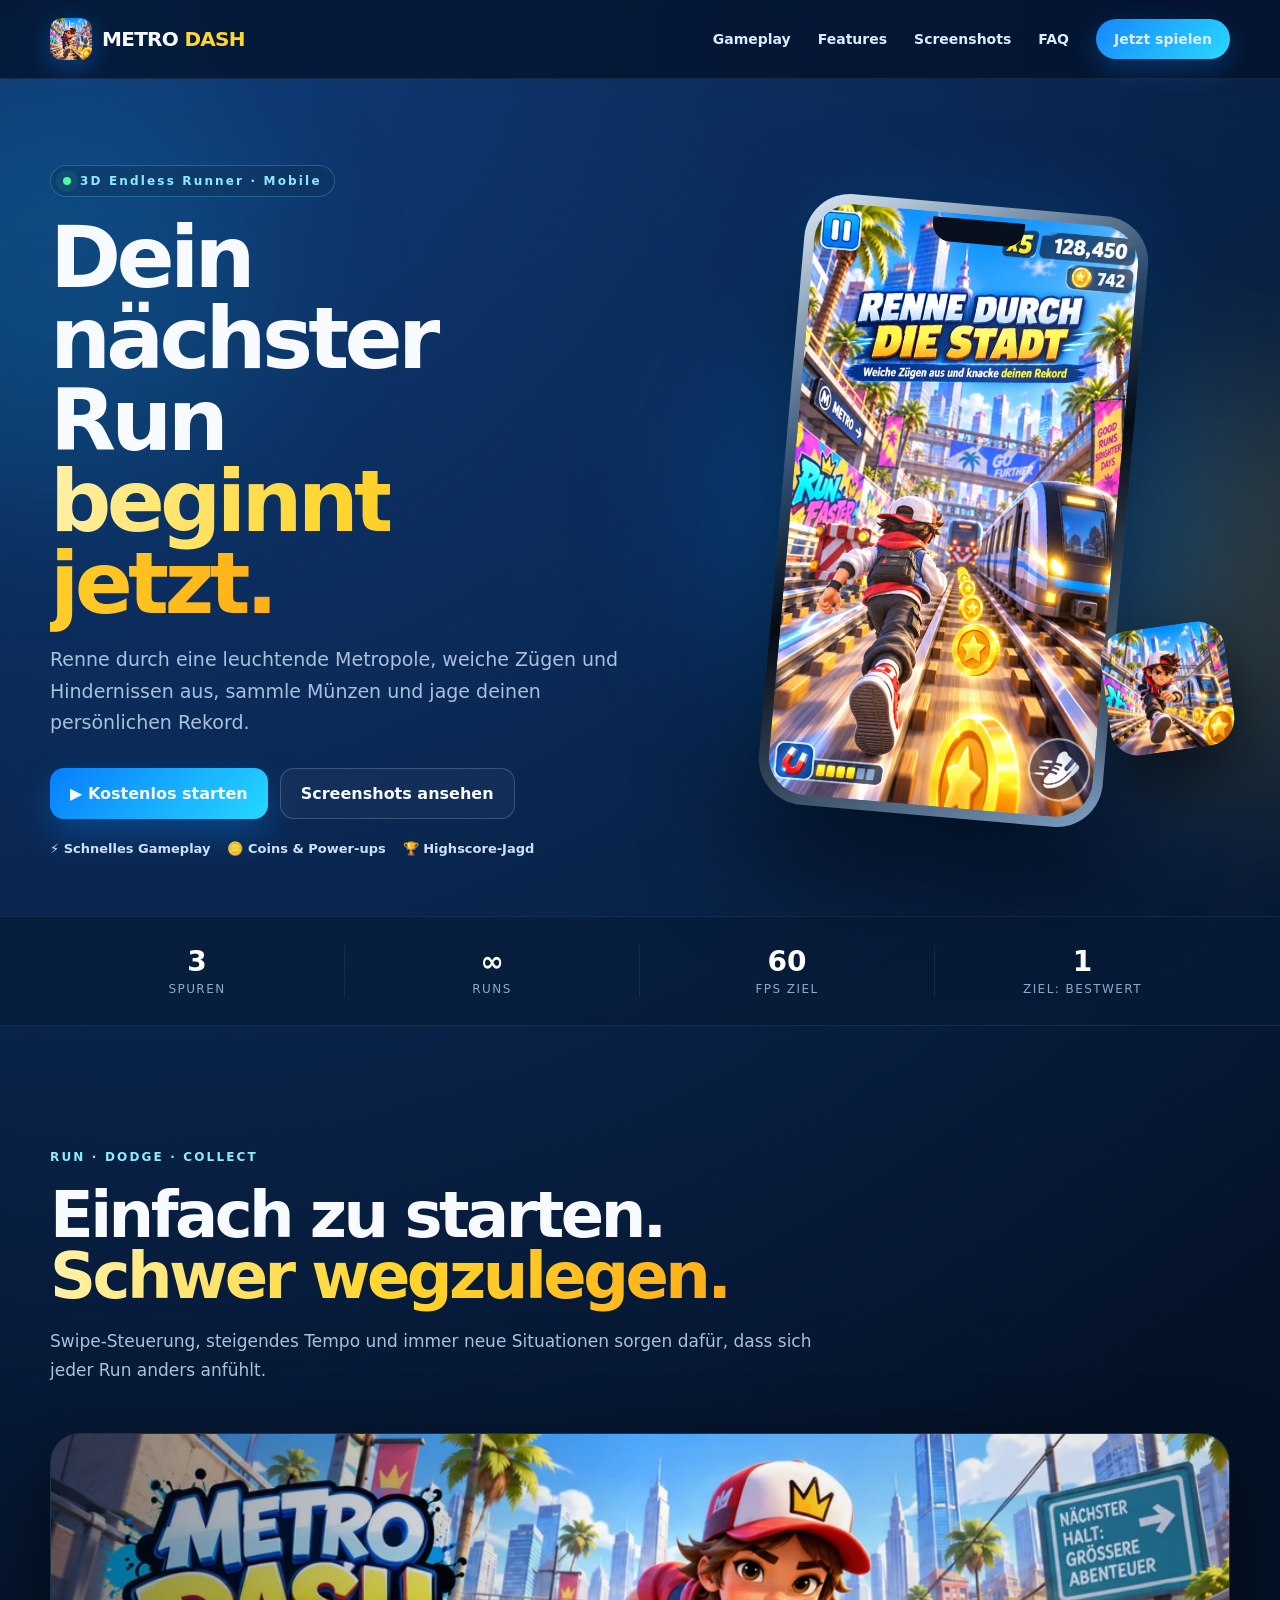
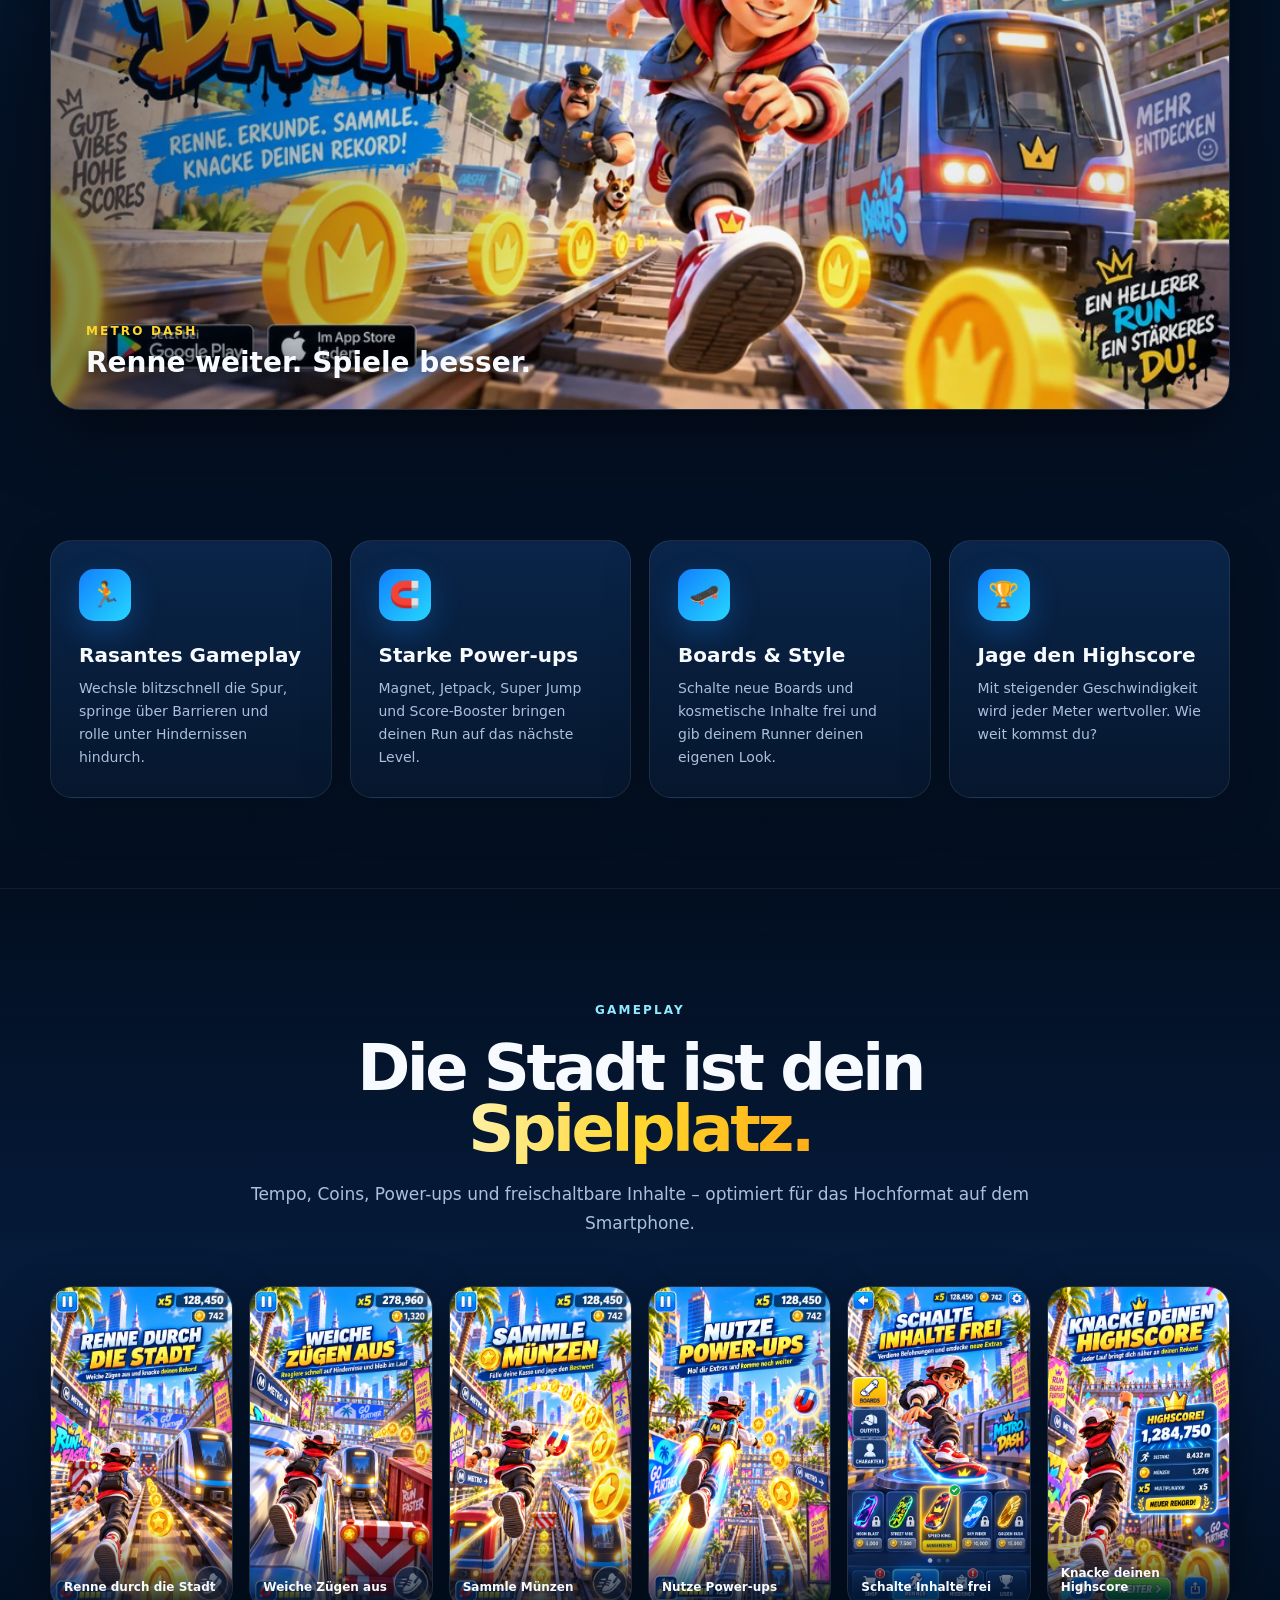
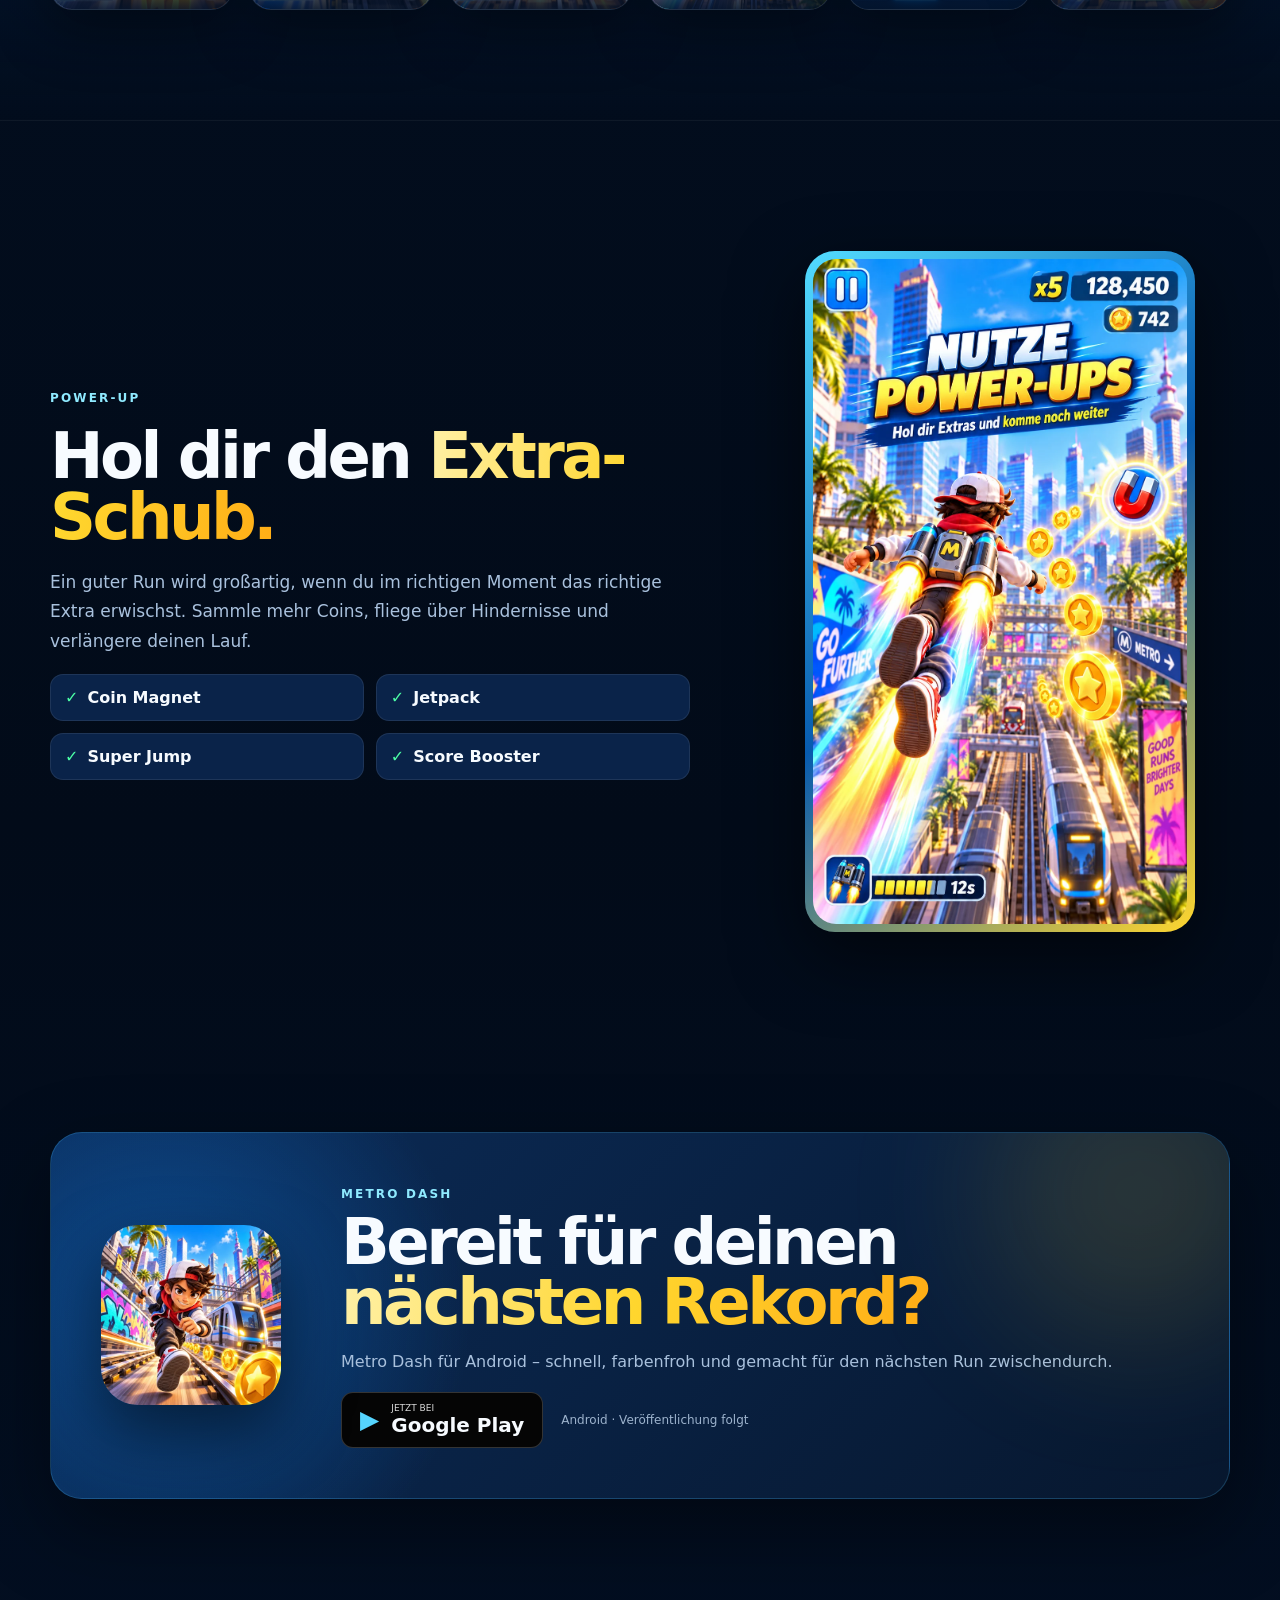
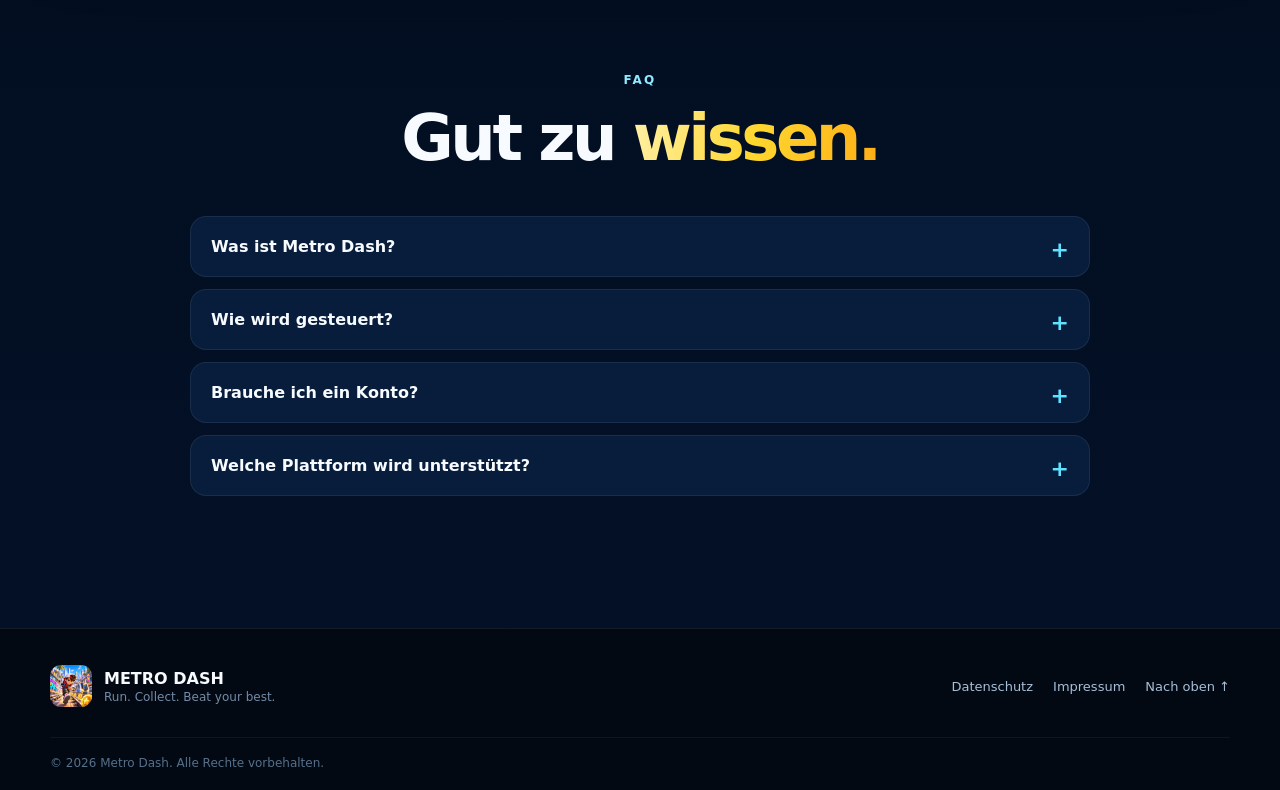
==== index.html @ 0c674ce1 "Add Metro Dash premium landing page" ====
<!doctype html>
<html lang="de">
<head>
  <meta charset="utf-8">
  <meta name="viewport" content="width=device-width, initial-scale=1">
  <meta name="theme-color" content="#071b3a">
  <meta name="description" content="Metro Dash – rasanter 3D-Endless-Runner. Weiche Zügen aus, sammle Münzen, nutze Power-ups und knacke deinen Highscore.">
  <meta property="og:title" content="Metro Dash – Run. Collect. Beat your best.">
  <meta property="og:description" content="Renne durch die Stadt, sammle Münzen und knacke deinen Highscore.">
  <meta property="og:image" content="assets/hero.webp">
  <meta property="og:type" content="website">
  <title>Metro Dash – Endless Runner</title>
  <link rel="icon" href="assets/favicon.png" type="image/png">
  <link rel="stylesheet" href="styles.css">
</head>
<body>
  <div class="ambient ambient-a"></div>
  <div class="ambient ambient-b"></div>

  <header class="nav-wrap" id="top">
    <nav class="nav container" aria-label="Hauptnavigation">
      <a class="brand" href="#top" aria-label="Metro Dash Startseite">
        <img src="assets/favicon.png" alt="" width="42" height="42">
        <span>METRO <b>DASH</b></span>
      </a>
      <button class="nav-toggle" aria-label="Menü öffnen" aria-expanded="false">☰</button>
      <div class="nav-links">
        <a href="#gameplay">Gameplay</a>
        <a href="#features">Features</a>
        <a href="#screenshots">Screenshots</a>
        <a href="#faq">FAQ</a>
        <a class="nav-cta" href="#download">Jetzt spielen</a>
      </div>
    </nav>
  </header>

  <main>
    <section class="hero container">
      <div class="hero-copy reveal">
        <div class="eyebrow"><span class="pulse"></span> 3D Endless Runner · Mobile</div>
        <h1>Dein nächster Run<br><span>beginnt jetzt.</span></h1>
        <p>Renne durch eine leuchtende Metropole, weiche Zügen und Hindernissen aus, sammle Münzen und jage deinen persönlichen Rekord.</p>
        <div class="hero-actions">
          <a class="btn btn-primary" href="#download">▶ Kostenlos starten</a>
          <a class="btn btn-ghost" href="#screenshots">Screenshots ansehen</a>
        </div>
        <div class="hero-points" aria-label="Highlights">
          <span>⚡ Schnelles Gameplay</span>
          <span>🪙 Coins & Power-ups</span>
          <span>🏆 Highscore-Jagd</span>
        </div>
      </div>

      <div class="hero-visual reveal delay-1">
        <div class="phone-glow"></div>
        <div class="phone">
          <img src="assets/screenshots/shot-run.webp" alt="Metro Dash Gameplay auf dem Smartphone">
          <span class="phone-shine"></span>
        </div>
        <img class="floating-icon" src="assets/app-icon.webp" alt="Metro Dash App Icon">
      </div>
    </section>

    <section class="trust-strip">
      <div class="container trust-grid">
        <div><strong>3</strong><span>Spuren</span></div>
        <div><strong>∞</strong><span>Runs</span></div>
        <div><strong>60</strong><span>FPS Ziel</span></div>
        <div><strong>1</strong><span>Ziel: Bestwert</span></div>
      </div>
    </section>

    <section class="showcase container reveal" id="gameplay">
      <div class="section-head">
        <span class="kicker">RUN · DODGE · COLLECT</span>
        <h2>Einfach zu starten.<br><span>Schwer wegzulegen.</span></h2>
        <p>Swipe-Steuerung, steigendes Tempo und immer neue Situationen sorgen dafür, dass sich jeder Run anders anfühlt.</p>
      </div>
      <div class="wide-card">
        <img src="assets/hero.webp" alt="Metro Dash – Rennen durch die Stadt">
        <div class="wide-overlay">
          <span>METRO DASH</span>
          <h3>Renne weiter. Spiele besser.</h3>
        </div>
      </div>
    </section>

    <section class="features container" id="features">
      <article class="feature-card reveal">
        <div class="feature-icon">🏃</div>
        <h3>Rasantes Gameplay</h3>
        <p>Wechsle blitzschnell die Spur, springe über Barrieren und rolle unter Hindernissen hindurch.</p>
      </article>
      <article class="feature-card reveal delay-1">
        <div class="feature-icon">🧲</div>
        <h3>Starke Power-ups</h3>
        <p>Magnet, Jetpack, Super Jump und Score-Booster bringen deinen Run auf das nächste Level.</p>
      </article>
      <article class="feature-card reveal delay-2">
        <div class="feature-icon">🛹</div>
        <h3>Boards & Style</h3>
        <p>Schalte neue Boards und kosmetische Inhalte frei und gib deinem Runner deinen eigenen Look.</p>
      </article>
      <article class="feature-card reveal">
        <div class="feature-icon">🏆</div>
        <h3>Jage den Highscore</h3>
        <p>Mit steigender Geschwindigkeit wird jeder Meter wertvoller. Wie weit kommst du?</p>
      </article>
    </section>

    <section class="screens-section" id="screenshots">
      <div class="container">
        <div class="section-head centered reveal">
          <span class="kicker">GAMEPLAY</span>
          <h2>Die Stadt ist dein <span>Spielplatz.</span></h2>
          <p>Tempo, Coins, Power-ups und freischaltbare Inhalte – optimiert für das Hochformat auf dem Smartphone.</p>
        </div>
        <div class="shots">
          <figure class="shot reveal"><img src="assets/screenshots/shot-run.webp" alt="Renne durch die Stadt" loading="lazy"><figcaption>Renne durch die Stadt</figcaption></figure>
          <figure class="shot reveal delay-1"><img src="assets/screenshots/shot-dodge.webp" alt="Weiche Zügen aus" loading="lazy"><figcaption>Weiche Zügen aus</figcaption></figure>
          <figure class="shot reveal delay-2"><img src="assets/screenshots/shot-coins.webp" alt="Sammle Münzen" loading="lazy"><figcaption>Sammle Münzen</figcaption></figure>
          <figure class="shot reveal"><img src="assets/screenshots/shot-power.webp" alt="Nutze Power-ups" loading="lazy"><figcaption>Nutze Power-ups</figcaption></figure>
          <figure class="shot reveal delay-1"><img src="assets/screenshots/shot-boards.webp" alt="Schalte Inhalte frei" loading="lazy"><figcaption>Schalte Inhalte frei</figcaption></figure>
          <figure class="shot reveal delay-2"><img src="assets/screenshots/shot-score.webp" alt="Knacke deinen Highscore" loading="lazy"><figcaption>Knacke deinen Highscore</figcaption></figure>
        </div>
      </div>
    </section>

    <section class="power-section container reveal">
      <div class="power-copy">
        <span class="kicker">POWER-UP</span>
        <h2>Hol dir den <span>Extra-Schub.</span></h2>
        <p>Ein guter Run wird großartig, wenn du im richtigen Moment das richtige Extra erwischst. Sammle mehr Coins, fliege über Hindernisse und verlängere deinen Lauf.</p>
        <ul class="check-list">
          <li>Coin Magnet</li>
          <li>Jetpack</li>
          <li>Super Jump</li>
          <li>Score Booster</li>
        </ul>
      </div>
      <div class="power-image"><img src="assets/screenshots/shot-power.webp" alt="Jetpack Power-up in Metro Dash" loading="lazy"></div>
    </section>

    <section class="download container" id="download">
      <div class="download-card reveal">
        <img class="download-icon" src="assets/app-icon.webp" alt="Metro Dash App Icon">
        <div>
          <span class="kicker">METRO DASH</span>
          <h2>Bereit für deinen <span>nächsten Rekord?</span></h2>
          <p>Metro Dash für Android – schnell, farbenfroh und gemacht für den nächsten Run zwischendurch.</p>
          <div class="store-row">
            <a class="store-btn" href="#" aria-label="Google Play Link eintragen"><span>▶</span><span><small>JETZT BEI</small><strong>Google Play</strong></span></a>
            <span class="coming">Android · Veröffentlichung folgt</span>
          </div>
        </div>
      </div>
    </section>

    <section class="faq container" id="faq">
      <div class="section-head centered reveal">
        <span class="kicker">FAQ</span>
        <h2>Gut zu <span>wissen.</span></h2>
      </div>
      <div class="faq-list">
        <details><summary>Was ist Metro Dash?</summary><p>Metro Dash ist ein schneller 3D-Endless-Runner für Smartphones. Du weichst Hindernissen aus, sammelst Coins und versuchst, deinen persönlichen Highscore immer weiter zu verbessern.</p></details>
        <details><summary>Wie wird gesteuert?</summary><p>Mit einfachen Wischgesten: links und rechts zum Spurwechsel, nach oben zum Springen und nach unten zum Rollen.</p></details>
        <details><summary>Brauche ich ein Konto?</summary><p>Für die geplante Basisversion ist kein Benutzerkonto erforderlich. Spielfortschritt kann lokal auf dem Gerät gespeichert werden.</p></details>
        <details><summary>Welche Plattform wird unterstützt?</summary><p>Metro Dash ist primär für Android geplant. Eine spätere iOS-Version ist möglich.</p></details>
      </div>
    </section>
  </main>

  <footer>
    <div class="container footer-grid">
      <div class="footer-brand">
        <img src="assets/favicon.png" alt="" width="42" height="42">
        <div><strong>METRO DASH</strong><span>Run. Collect. Beat your best.</span></div>
      </div>
      <div class="footer-links">
        <a href="datenschutz.html">Datenschutz</a>
        <a href="impressum.html">Impressum</a>
        <a href="#top">Nach oben ↑</a>
      </div>
    </div>
    <div class="container footer-bottom">© <span id="year"></span> Metro Dash. Alle Rechte vorbehalten.</div>
  </footer>

  <script src="script.js"></script>
</body>
</html>
---- styles.css ----
:root{
  --bg:#041228;--bg2:#071b3a;--panel:#0a2349cc;--line:#2b75c955;--text:#f7fbff;--muted:#a9c1dd;
  --cyan:#29d9ff;--blue:#1687ff;--yellow:#ffd62e;--orange:#ff9f1a;--shadow:0 24px 70px #0008;
  --radius:26px;--max:1180px;
}
*{box-sizing:border-box}html{scroll-behavior:smooth}body{margin:0;font-family:Inter,ui-sans-serif,system-ui,-apple-system,"Segoe UI",Roboto,Arial,sans-serif;color:var(--text);background:radial-gradient(circle at 10% 0%,#103b78 0,transparent 30%),linear-gradient(180deg,#05162f 0%,#020b19 72%,#031128 100%);overflow-x:hidden}
a{color:inherit;text-decoration:none}img{display:block;max-width:100%}.container{width:min(var(--max),calc(100% - 40px));margin-inline:auto}.ambient{position:fixed;width:420px;height:420px;filter:blur(90px);opacity:.14;border-radius:50%;pointer-events:none;z-index:-1}.ambient-a{background:#16c9ff;top:8%;left:-160px}.ambient-b{background:#ffcf27;bottom:12%;right:-190px}
.nav-wrap{position:sticky;top:0;z-index:50;background:#031128bf;backdrop-filter:blur(18px);border-bottom:1px solid #ffffff12}.nav{height:78px;display:flex;align-items:center;justify-content:space-between}.brand{display:flex;gap:10px;align-items:center;font-weight:900;letter-spacing:-.7px;font-size:20px}.brand img{border-radius:12px;box-shadow:0 7px 25px #1687ff55}.brand b{color:var(--yellow)}.nav-links{display:flex;gap:27px;align-items:center;color:#dcecff;font-weight:700;font-size:14px}.nav-links a:hover{color:white}.nav-cta{padding:12px 18px;border-radius:999px;background:linear-gradient(135deg,var(--blue),var(--cyan));box-shadow:0 10px 28px #1687ff45}.nav-toggle{display:none;background:none;border:0;color:#fff;font-size:26px}
.hero{min-height:760px;padding:86px 0 60px;display:grid;grid-template-columns:1.02fr .98fr;gap:50px;align-items:center}.eyebrow,.kicker{font-size:12px;letter-spacing:.18em;font-weight:900;color:#8feaff}.eyebrow{display:inline-flex;align-items:center;gap:9px;padding:8px 12px;border:1px solid #55dff644;border-radius:999px;background:#0d325866}.pulse{width:8px;height:8px;border-radius:50%;background:#49ff9f;box-shadow:0 0 0 7px #49ff9f14}.hero h1,.section-head h2,.download h2,.power-copy h2{font-size:clamp(48px,6.7vw,86px);line-height:.95;letter-spacing:-.055em;margin:20px 0}.hero h1 span,.section-head h2 span,.download h2 span,.power-copy h2 span{background:linear-gradient(100deg,#fff1a8,var(--yellow),#ffad16);-webkit-background-clip:text;background-clip:text;color:transparent}.hero p{font-size:19px;line-height:1.65;color:var(--muted);max-width:620px}.hero-actions{display:flex;gap:12px;margin:30px 0 22px;flex-wrap:wrap}.btn{display:inline-flex;align-items:center;justify-content:center;padding:15px 20px;border-radius:14px;font-weight:900}.btn-primary{background:linear-gradient(135deg,#087dff,#25d8ff);box-shadow:0 15px 35px #0788ff50}.btn-primary:hover{transform:translateY(-2px)}.btn-ghost{border:1px solid #ffffff2f;background:#ffffff09}.hero-points{display:flex;gap:17px;flex-wrap:wrap;color:#cde2f7;font-size:13px;font-weight:700}.hero-visual{position:relative;height:650px;display:grid;place-items:center}.phone{position:relative;width:min(345px,78vw);aspect-ratio:9/16;border-radius:46px;padding:10px;background:linear-gradient(145deg,#dbe9f5,#2a486a 35%,#050b13 52%,#7ea0c5);box-shadow:0 50px 110px #000a,0 0 90px #1687ff33;transform:rotate(5deg);z-index:2}.phone:before{content:"";position:absolute;z-index:4;top:15px;left:50%;transform:translateX(-50%);width:92px;height:24px;border-radius:0 0 18px 18px;background:#07101c}.phone img{width:100%;height:100%;object-fit:cover;border-radius:38px}.phone-shine{position:absolute;inset:10px;border-radius:38px;background:linear-gradient(120deg,#fff0 25%,#ffffff1e 45%,#fff0 65%);pointer-events:none}.phone-glow{position:absolute;width:430px;height:430px;background:#118eff66;filter:blur(80px);border-radius:50%}.floating-icon{position:absolute;width:125px;border-radius:28px;right:0;bottom:85px;z-index:3;box-shadow:0 25px 55px #0008;transform:rotate(-8deg)}
.trust-strip{border-top:1px solid #ffffff12;border-bottom:1px solid #ffffff12;background:#061b36aa}.trust-grid{display:grid;grid-template-columns:repeat(4,1fr);padding:28px 0}.trust-grid div{text-align:center;border-right:1px solid #ffffff12}.trust-grid div:last-child{border:0}.trust-grid strong{display:block;font-size:28px;color:#fff}.trust-grid span{color:#8daac9;font-size:12px;text-transform:uppercase;letter-spacing:.12em}
.showcase{padding:120px 0 40px}.section-head{max-width:780px}.section-head.centered{text-align:center;margin:0 auto 48px}.section-head h2,.download h2,.power-copy h2{font-size:clamp(38px,5vw,65px)}.section-head p{color:var(--muted);font-size:17px;line-height:1.7}.wide-card{position:relative;margin-top:48px;border:1px solid #ffffff17;border-radius:30px;overflow:hidden;box-shadow:var(--shadow);background:#071b3a}.wide-card img{width:100%;aspect-ratio:1024/500;object-fit:cover}.wide-card:after{content:"";position:absolute;inset:0;background:linear-gradient(90deg,#03122980,transparent 50%,#00102720)}.wide-overlay{position:absolute;left:35px;bottom:30px;z-index:3}.wide-overlay span{font-weight:900;color:var(--yellow);font-size:12px;letter-spacing:.18em}.wide-overlay h3{font-size:28px;margin:7px 0 0;text-shadow:0 4px 20px #000}
.features{padding:90px 0;display:grid;grid-template-columns:repeat(4,1fr);gap:18px}.feature-card{background:linear-gradient(180deg,#0b2950d9,#07182fd9);border:1px solid #ffffff17;padding:28px;border-radius:22px;box-shadow:0 16px 50px #0003;min-height:245px}.feature-card:hover{transform:translateY(-5px);border-color:#2bbde866}.feature-icon{width:52px;height:52px;display:grid;place-items:center;border-radius:15px;background:linear-gradient(135deg,#127fff,#25d8ff);font-size:25px;box-shadow:0 12px 30px #1687ff46}.feature-card h3{font-size:20px;margin:22px 0 10px}.feature-card p{color:var(--muted);line-height:1.65;margin:0;font-size:14px}
.screens-section{padding:110px 0;background:linear-gradient(180deg,#071a3400,#08244c99 45%,#071a3400);border-top:1px solid #ffffff0d;border-bottom:1px solid #ffffff0d}.shots{display:grid;grid-template-columns:repeat(6,1fr);gap:16px;align-items:end}.shot{margin:0;position:relative;border-radius:22px;overflow:hidden;border:1px solid #ffffff1c;background:#07182f;box-shadow:0 22px 55px #0006;transition:.25s}.shot:nth-child(even){transform:translateY(25px)}.shot:hover{transform:translateY(-8px) scale(1.02);z-index:4}.shot img{width:100%;aspect-ratio:9/16;object-fit:cover}.shot figcaption{position:absolute;left:0;right:0;bottom:0;padding:50px 13px 15px;background:linear-gradient(transparent,#021229e8);font-weight:800;font-size:12px}
.power-section{padding:130px 0;display:grid;grid-template-columns:1fr .72fr;gap:80px;align-items:center}.power-copy p{color:var(--muted);font-size:17px;line-height:1.75}.check-list{list-style:none;padding:0;display:grid;grid-template-columns:1fr 1fr;gap:12px}.check-list li{padding:13px 14px;background:#0a2349;border:1px solid #ffffff15;border-radius:13px;font-weight:800}.check-list li:before{content:"✓";margin-right:9px;color:#4cffa6}.power-image{justify-self:center;width:min(390px,90%);border-radius:30px;padding:8px;background:linear-gradient(140deg,#53dcff,#075baf 50%,#ffd62e);box-shadow:var(--shadow)}.power-image img{border-radius:23px}
.download{padding:70px 0 120px}.download-card{position:relative;overflow:hidden;display:grid;grid-template-columns:200px 1fr;gap:40px;align-items:center;padding:50px;border-radius:32px;background:radial-gradient(circle at 10% 50%,#0e75d977,transparent 28%),linear-gradient(135deg,#0b2c59,#07172e);border:1px solid #55c9ff35;box-shadow:0 30px 80px #0006}.download-card:after{content:"";position:absolute;width:300px;height:300px;border-radius:50%;background:#ffd62e22;filter:blur(70px);right:-60px;top:-90px}.download-icon{width:180px;border-radius:37px;box-shadow:0 28px 65px #0008;position:relative;z-index:2}.download h2{margin:10px 0 14px}.download p{color:var(--muted);line-height:1.65}.store-row{display:flex;align-items:center;gap:18px;flex-wrap:wrap}.store-btn{display:flex;align-items:center;gap:12px;padding:10px 18px;border-radius:12px;background:#050505;border:1px solid #ffffff30;min-width:190px}.store-btn>span:first-child{font-size:25px;color:#56d5ff}.store-btn small{display:block;font-size:9px;color:#ddd}.store-btn strong{display:block;font-size:20px}.coming{color:#9db3cd;font-size:12px}
.faq{padding:50px 0 120px;max-width:900px}.faq-list details{background:#071d3b;border:1px solid #ffffff13;border-radius:16px;padding:0 20px;margin-bottom:12px}.faq-list summary{cursor:pointer;font-weight:850;padding:20px 0;list-style:none}.faq-list summary:after{content:"+";float:right;color:#5ee2ff;font-size:22px}.faq-list details[open] summary:after{content:"–"}.faq-list p{color:var(--muted);line-height:1.7;margin:0 0 20px}
footer{border-top:1px solid #ffffff13;background:#020912;padding:36px 0 20px}.footer-grid{display:flex;align-items:center;justify-content:space-between;gap:30px}.footer-brand{display:flex;align-items:center;gap:12px}.footer-brand img{border-radius:11px}.footer-brand strong,.footer-brand span{display:block}.footer-brand span{font-size:12px;color:#738ba7;margin-top:2px}.footer-links{display:flex;gap:20px;color:#a8bfd9;font-size:13px}.footer-links a:hover{color:#fff}.footer-bottom{border-top:1px solid #ffffff0d;margin-top:30px;padding-top:18px;color:#55708c;font-size:12px}
.reveal{opacity:0;transform:translateY(22px);transition:opacity .7s ease,transform .7s ease}.reveal.visible{opacity:1;transform:none}.delay-1{transition-delay:.1s}.delay-2{transition-delay:.2s}
.legal{padding:80px 0 120px;max-width:900px}.legal h1{font-size:clamp(42px,6vw,70px);letter-spacing:-.045em;margin:12px 0 22px}.legal h2{margin-top:38px;font-size:24px}.legal p,.legal li{color:#b3c8df;line-height:1.75}.legal a{color:#67ddff;text-decoration:underline}.legal-card{background:#071d3b;border:1px solid #ffffff14;border-radius:20px;padding:24px;margin:28px 0}.placeholder{color:#ffd62e;font-weight:800}.note{background:#3b2d0b;border:1px solid #ffd62e55;border-radius:14px;padding:15px 18px;color:#ffe58a!important}.back-link{display:inline-flex;gap:8px;align-items:center;color:#8eeaff;font-weight:800}
@media(max-width:980px){.hero{grid-template-columns:1fr;min-height:auto;padding-top:65px}.hero-copy{text-align:center}.hero-copy p{margin-inline:auto}.hero-actions,.hero-points{justify-content:center}.hero-visual{height:610px}.features{grid-template-columns:1fr 1fr}.shots{grid-template-columns:repeat(3,1fr)}.power-section{grid-template-columns:1fr 1fr;gap:35px}.download-card{grid-template-columns:150px 1fr}.download-icon{width:140px}}
@media(max-width:720px){.container{width:min(var(--max),calc(100% - 28px))}.nav{height:68px}.nav-toggle{display:block}.nav-links{display:none;position:absolute;top:68px;left:14px;right:14px;padding:15px;flex-direction:column;align-items:stretch;background:#06152bf5;border:1px solid #ffffff17;border-radius:16px;box-shadow:0 20px 45px #0008}.nav-links.open{display:flex}.nav-links a{padding:9px}.hero{padding-top:52px}.hero h1{font-size:52px}.hero-visual{height:560px}.phone{width:300px}.floating-icon{width:95px;right:3%}.trust-grid{grid-template-columns:1fr 1fr;row-gap:22px}.trust-grid div:nth-child(2){border-right:0}.features{grid-template-columns:1fr}.shots{grid-template-columns:repeat(2,1fr);gap:12px}.shot:nth-child(even){transform:none}.power-section{grid-template-columns:1fr;padding:100px 0}.power-copy{text-align:center}.check-list{text-align:left}.download-card{grid-template-columns:1fr;text-align:center;padding:34px 24px}.download-icon{margin:auto}.store-row{justify-content:center}.footer-grid{flex-direction:column;align-items:flex-start}.footer-links{flex-wrap:wrap}}
@media(max-width:460px){.hero h1{font-size:43px}.hero p{font-size:16px}.hero-visual{height:510px}.phone{width:275px}.shots{grid-template-columns:1fr 1fr}.section-head h2,.download h2,.power-copy h2{font-size:39px}.check-list{grid-template-columns:1fr}.wide-overlay{left:20px;bottom:18px}.wide-overlay h3{font-size:20px}.showcase{padding-top:85px}.screens-section{padding:85px 0}.trust-grid strong{font-size:24px}}
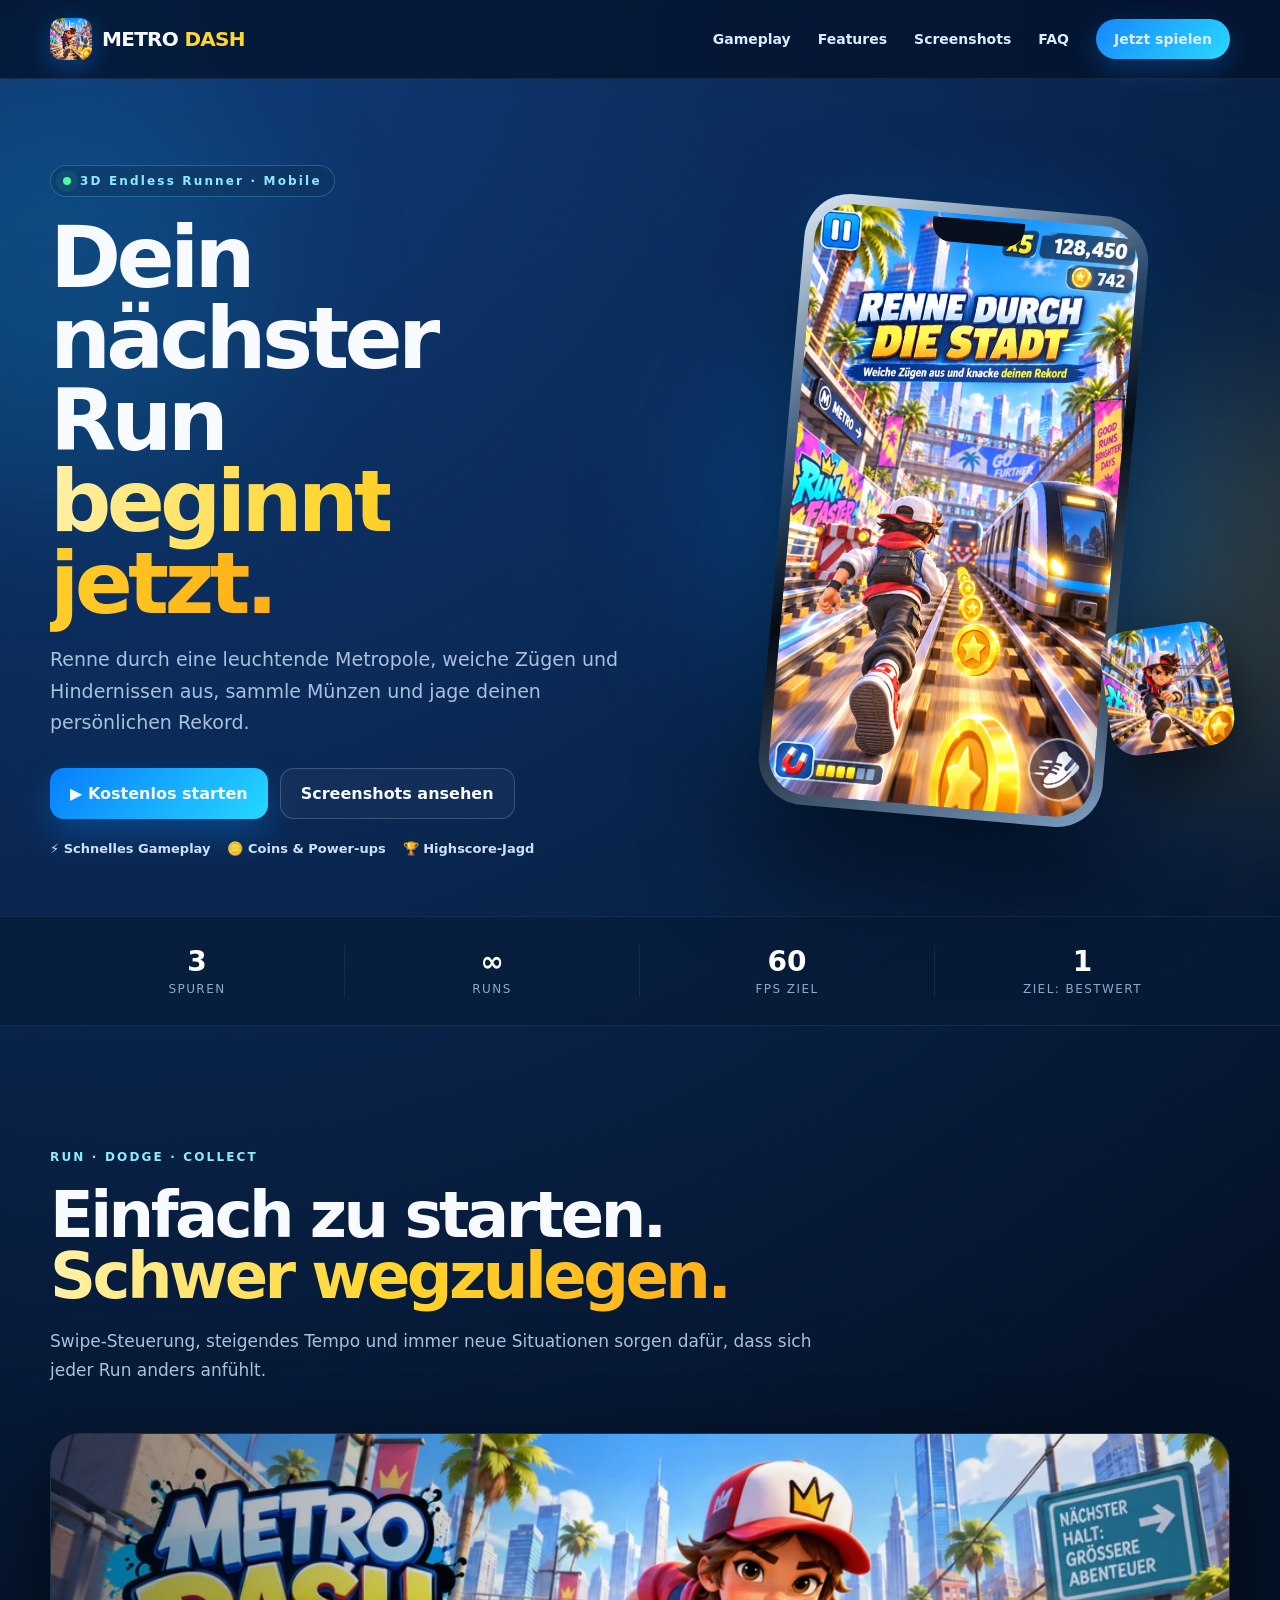
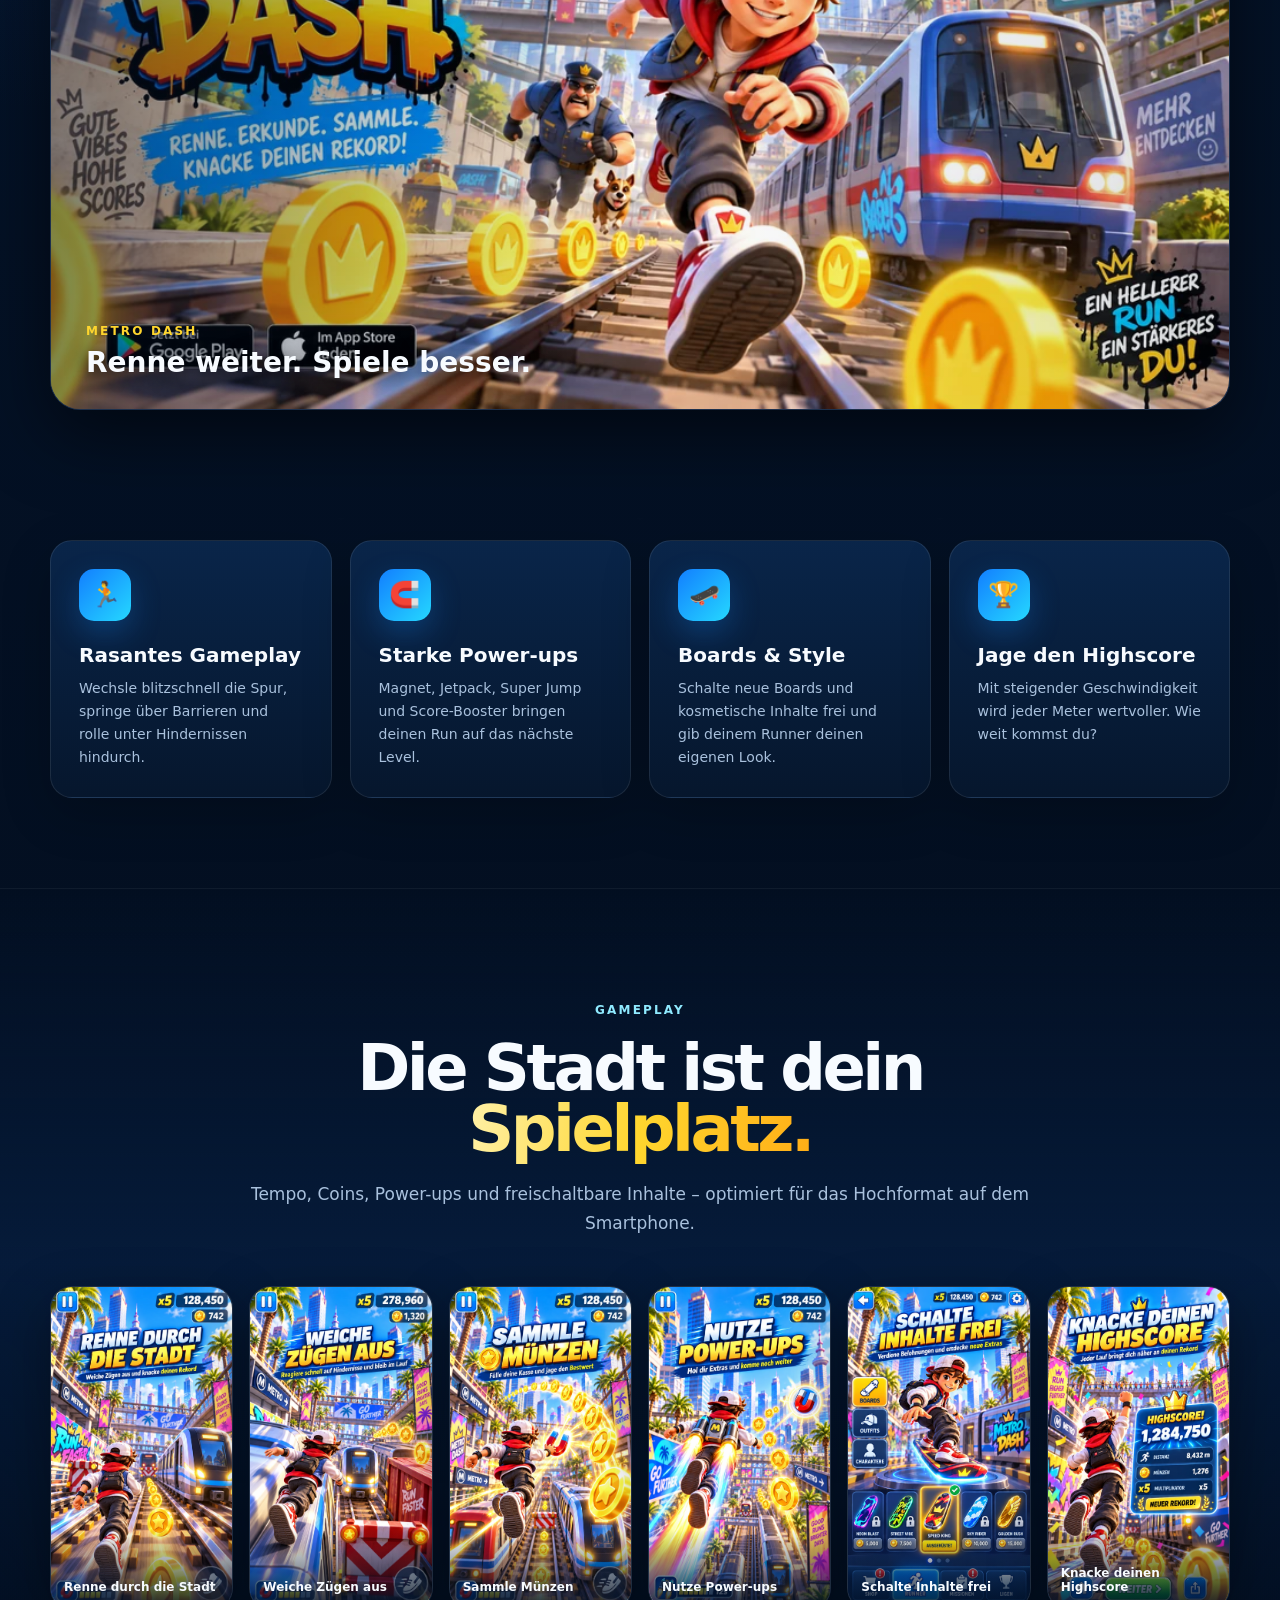
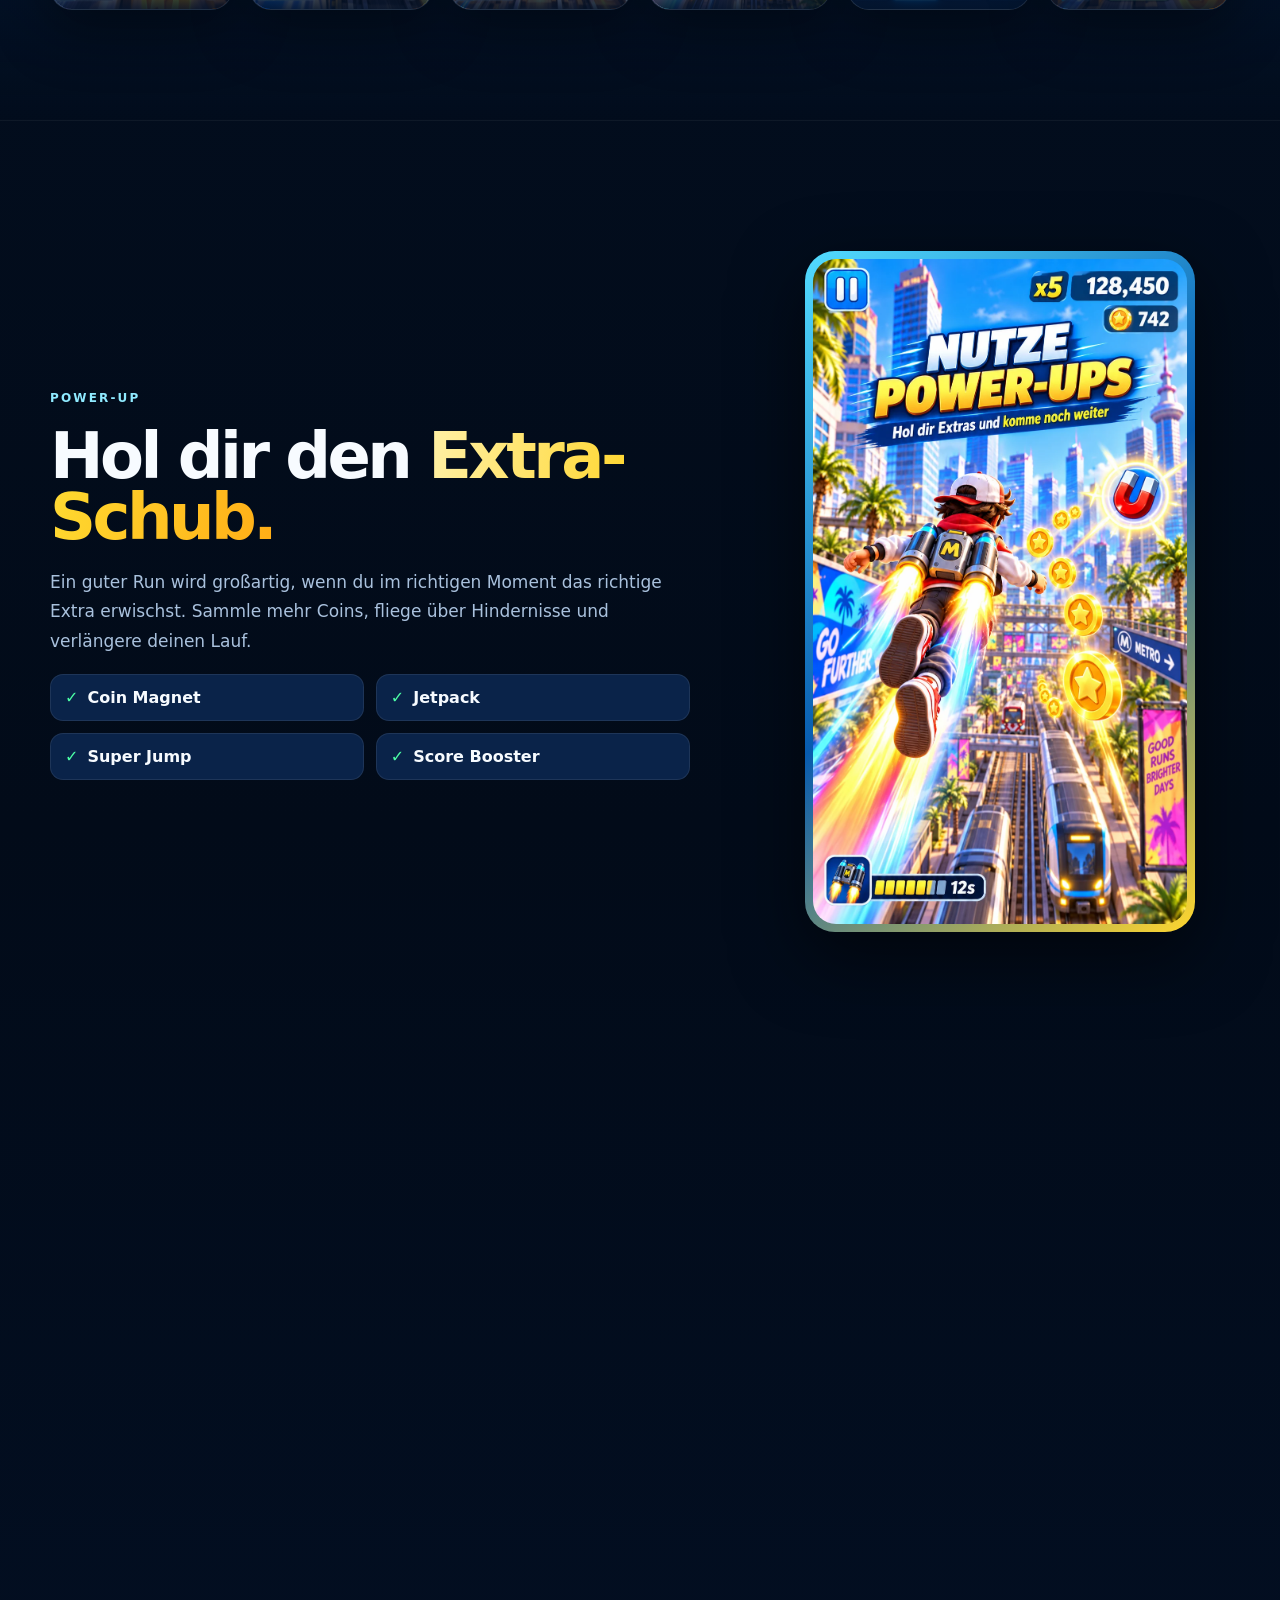
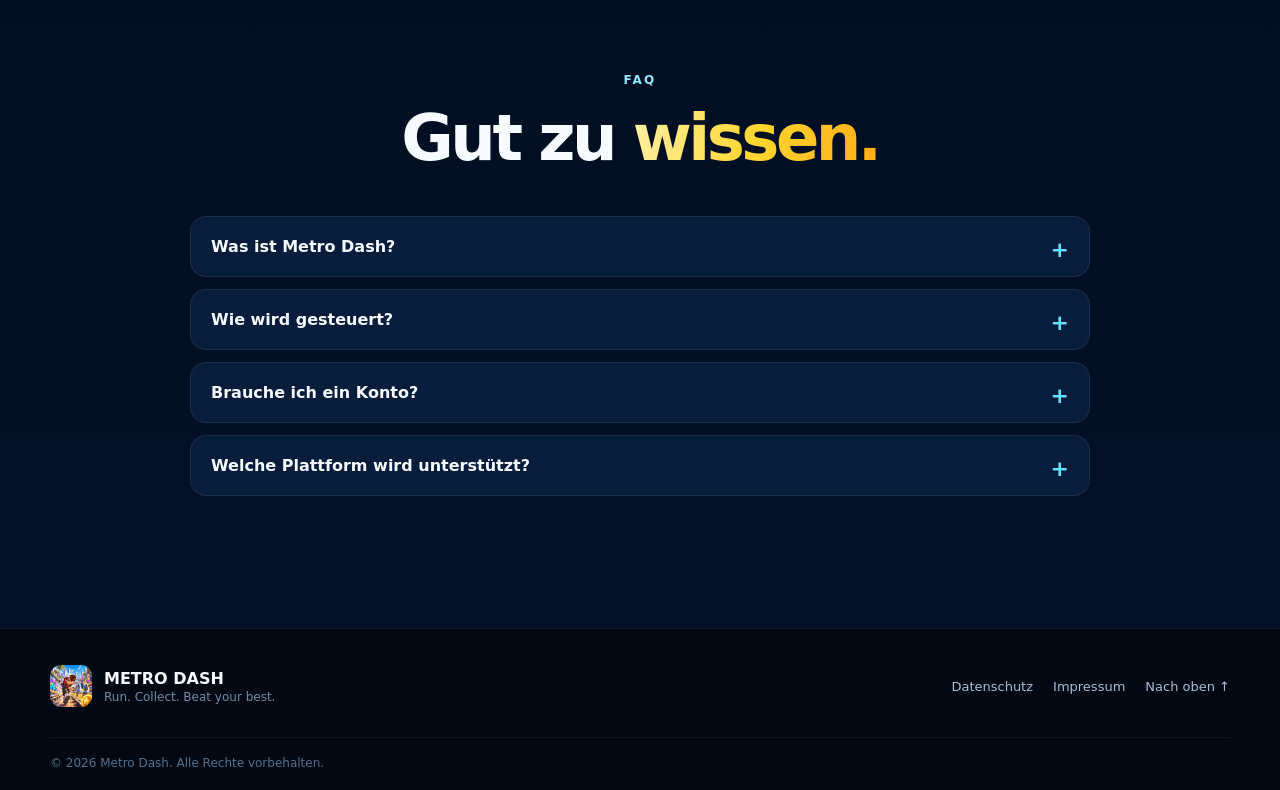
==== commit 87618bb1: "Update download links to Google Play Store" ====
--- a/index.html
+++ b/index.html
@@ -29,7 +29,7 @@
         <a href="#features">Features</a>
         <a href="#screenshots">Screenshots</a>
         <a href="#faq">FAQ</a>
-        <a class="nav-cta" href="#download">Jetzt spielen</a>
+        <a class="nav-cta" href="https://play.google.com/store/apps/details?id=dev.flondy.MetroDash">Jetzt spielen</a>
       </div>
     </nav>
   </header>
@@ -41,7 +41,7 @@
         <h1>Dein nächster Run<br><span>beginnt jetzt.</span></h1>
         <p>Renne durch eine leuchtende Metropole, weiche Zügen und Hindernissen aus, sammle Münzen und jage deinen persönlichen Rekord.</p>
         <div class="hero-actions">
-          <a class="btn btn-primary" href="#download">▶ Kostenlos starten</a>
+          <a class="btn btn-primary" href="https://play.google.com/store/apps/details?id=dev.flondy.MetroDash">▶ Kostenlos starten</a>
           <a class="btn btn-ghost" href="#screenshots">Screenshots ansehen</a>
         </div>
         <div class="hero-points" aria-label="Highlights">
@@ -149,7 +149,7 @@
           <h2>Bereit für deinen <span>nächsten Rekord?</span></h2>
           <p>Metro Dash für Android – schnell, farbenfroh und gemacht für den nächsten Run zwischendurch.</p>
           <div class="store-row">
-            <a class="store-btn" href="#" aria-label="Google Play Link eintragen"><span>▶</span><span><small>JETZT BEI</small><strong>Google Play</strong></span></a>
+            <a class="store-btn" href="https://play.google.com/store/apps/details?id=dev.flondy.MetroDash" aria-label="Google Play Link eintragen"><span>▶</span><span><small>JETZT BEI</small><strong>Google Play</strong></span></a>
             <span class="coming">Android · Veröffentlichung folgt</span>
           </div>
         </div>
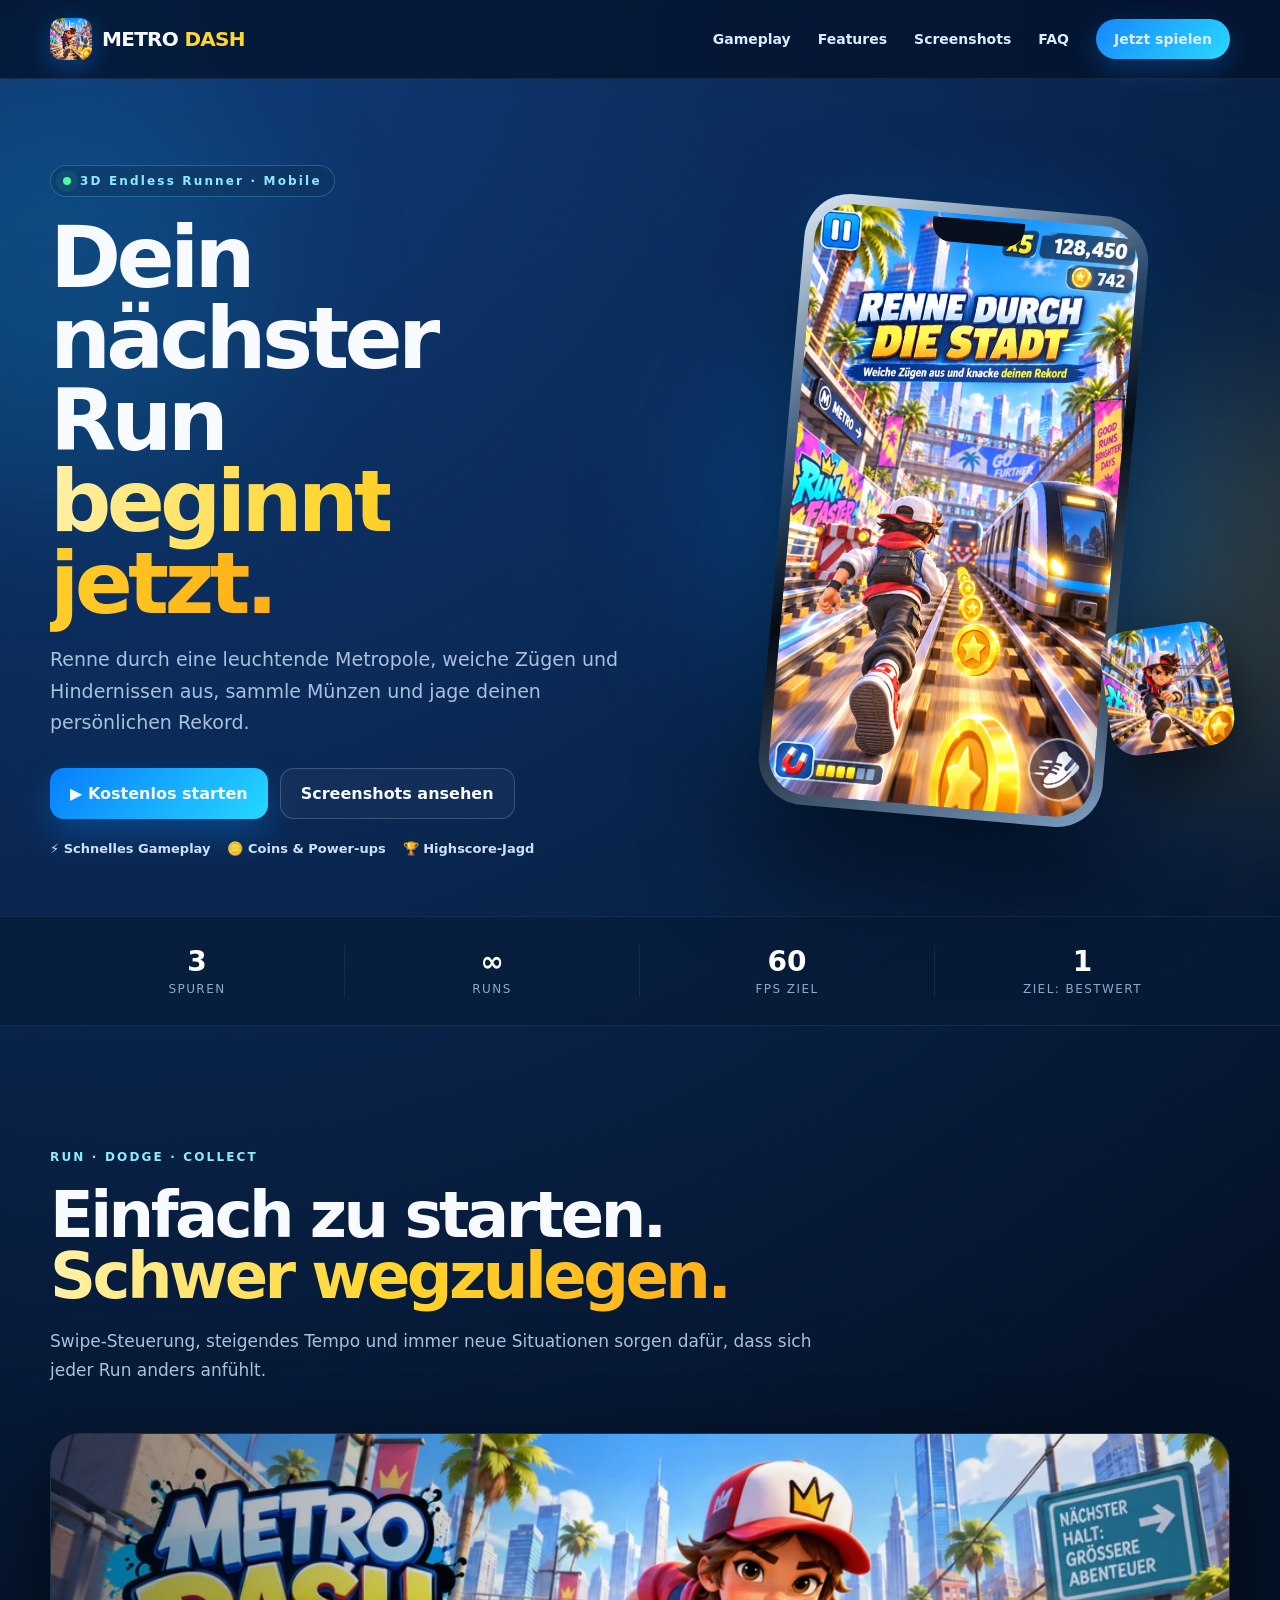
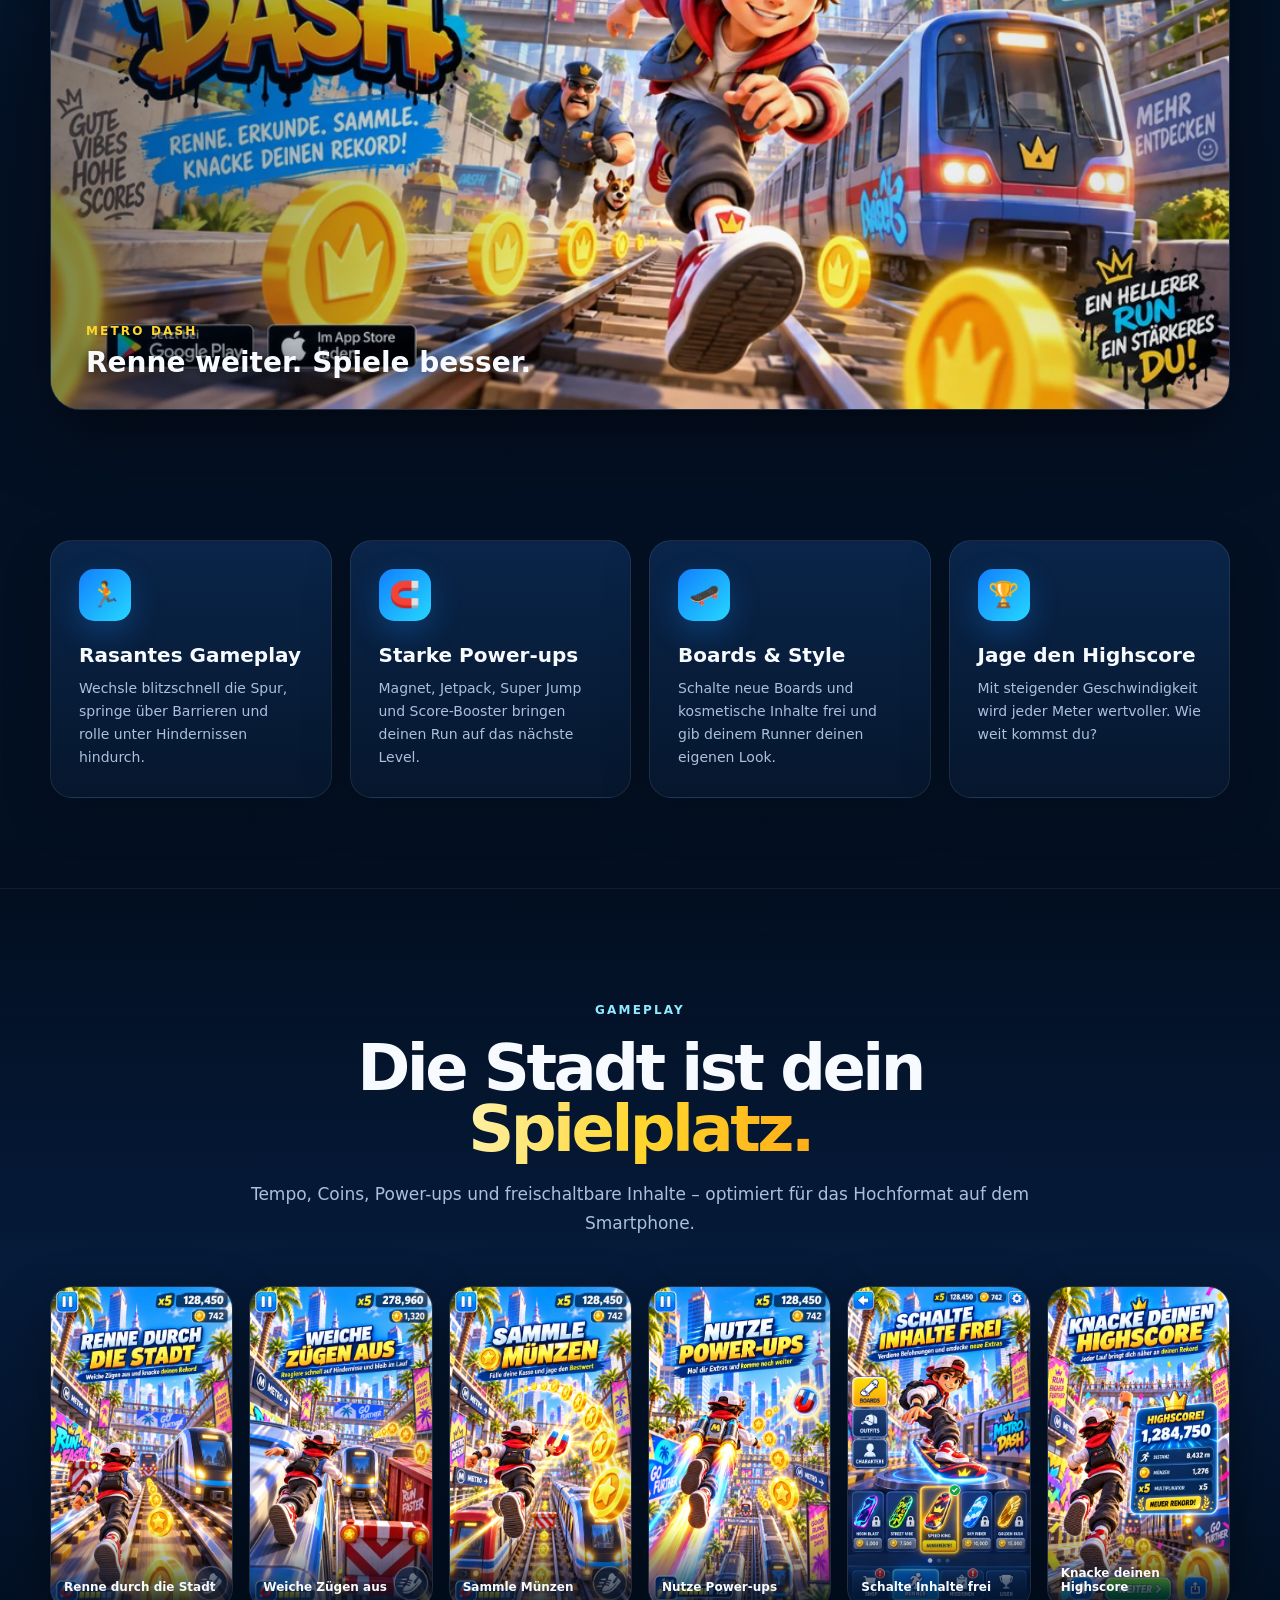
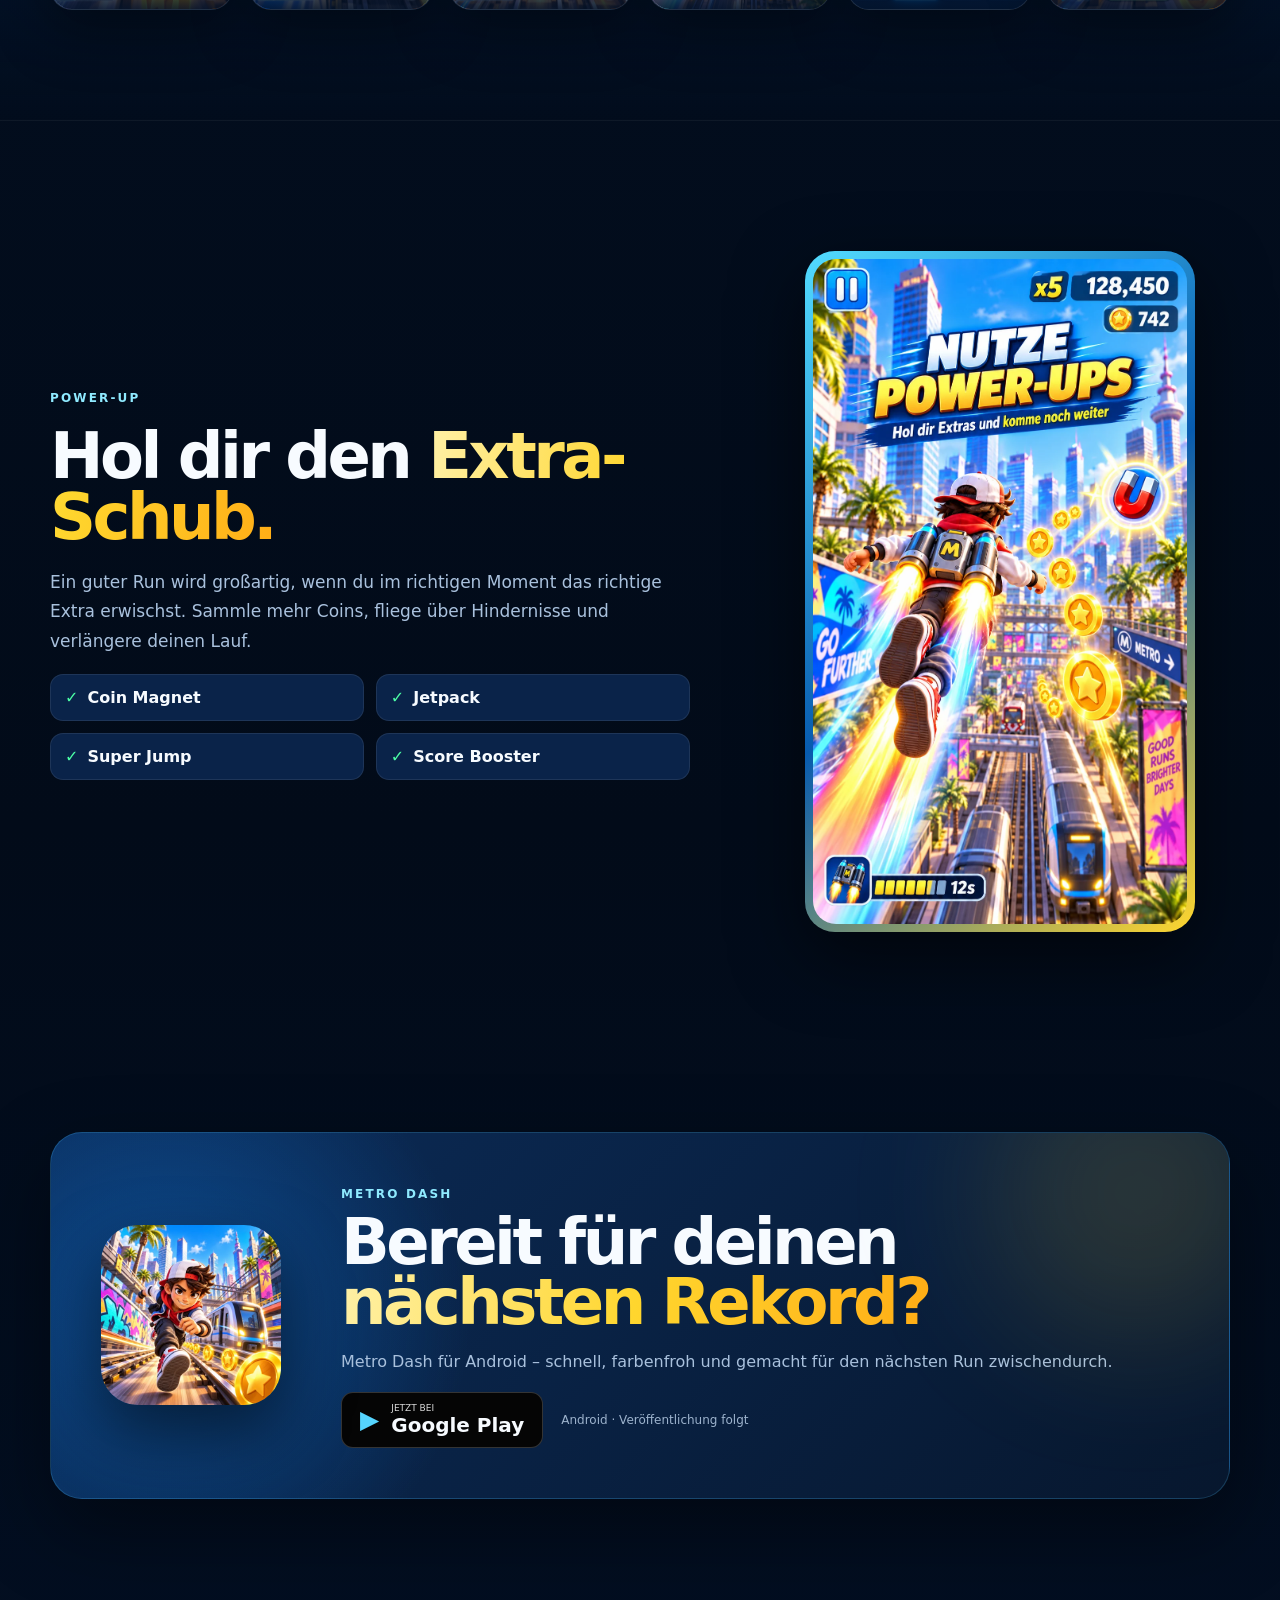
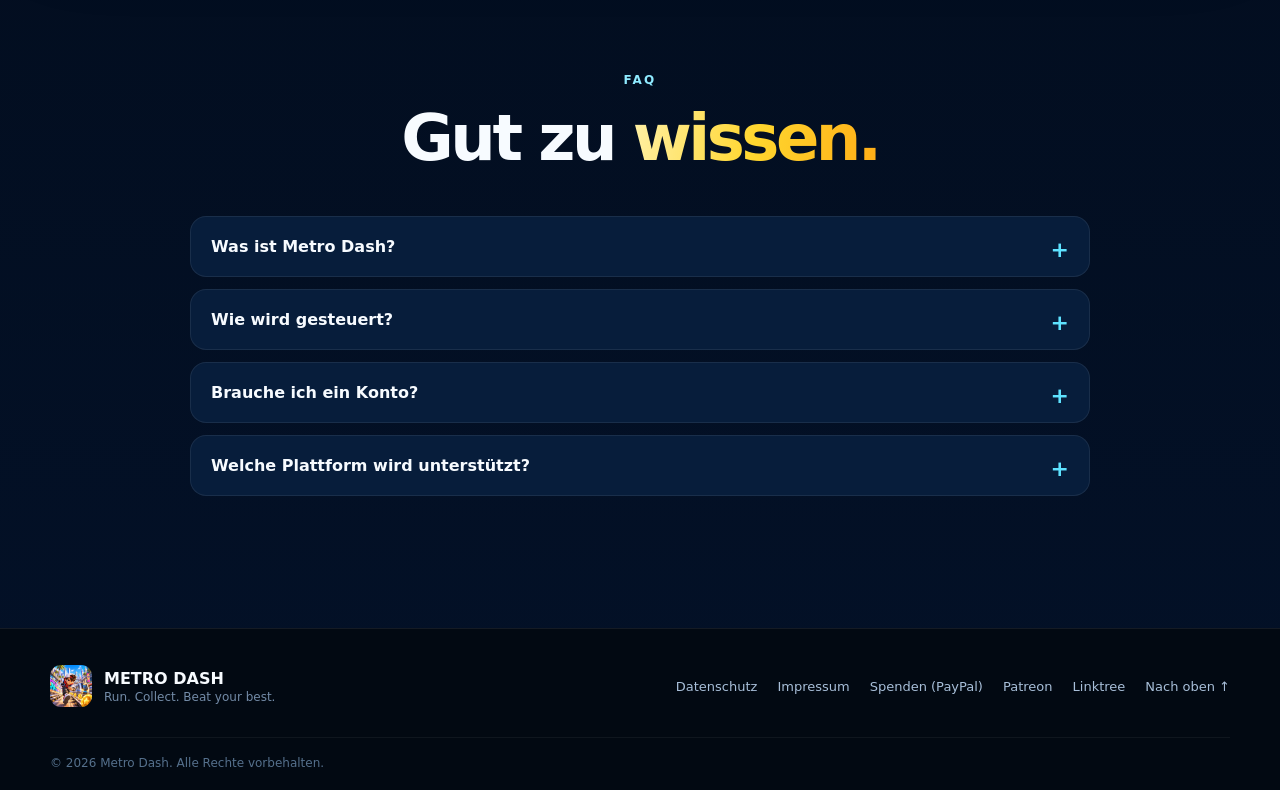
==== commit 91d276f7: "Fußzeile: Links zu PayPal-Spende, Patreon und Linktree Co-Authored-By: Claude Opus 5.5 <noreply@anth" ====
--- a/index.html
+++ b/index.html
@@ -178,7 +178,7 @@
       </div>
       <div class="footer-links">
         <a href="datenschutz.html">Datenschutz</a>
-        <a href="impressum.html">Impressum</a>
+        <a href="https://flondy.github.io/app-store/impressum.html">Impressum</a><a href="https://www.paypal.com/paypalme/MSingle72" target="_blank" rel="noopener">Spenden (PayPal)</a><a href="https://www.patreon.com/cw/Flondy" target="_blank" rel="noopener">Patreon</a><a href="https://linktr.ee/flondy" target="_blank" rel="noopener">Linktree</a>
         <a href="#top">Nach oben ↑</a>
       </div>
     </div>
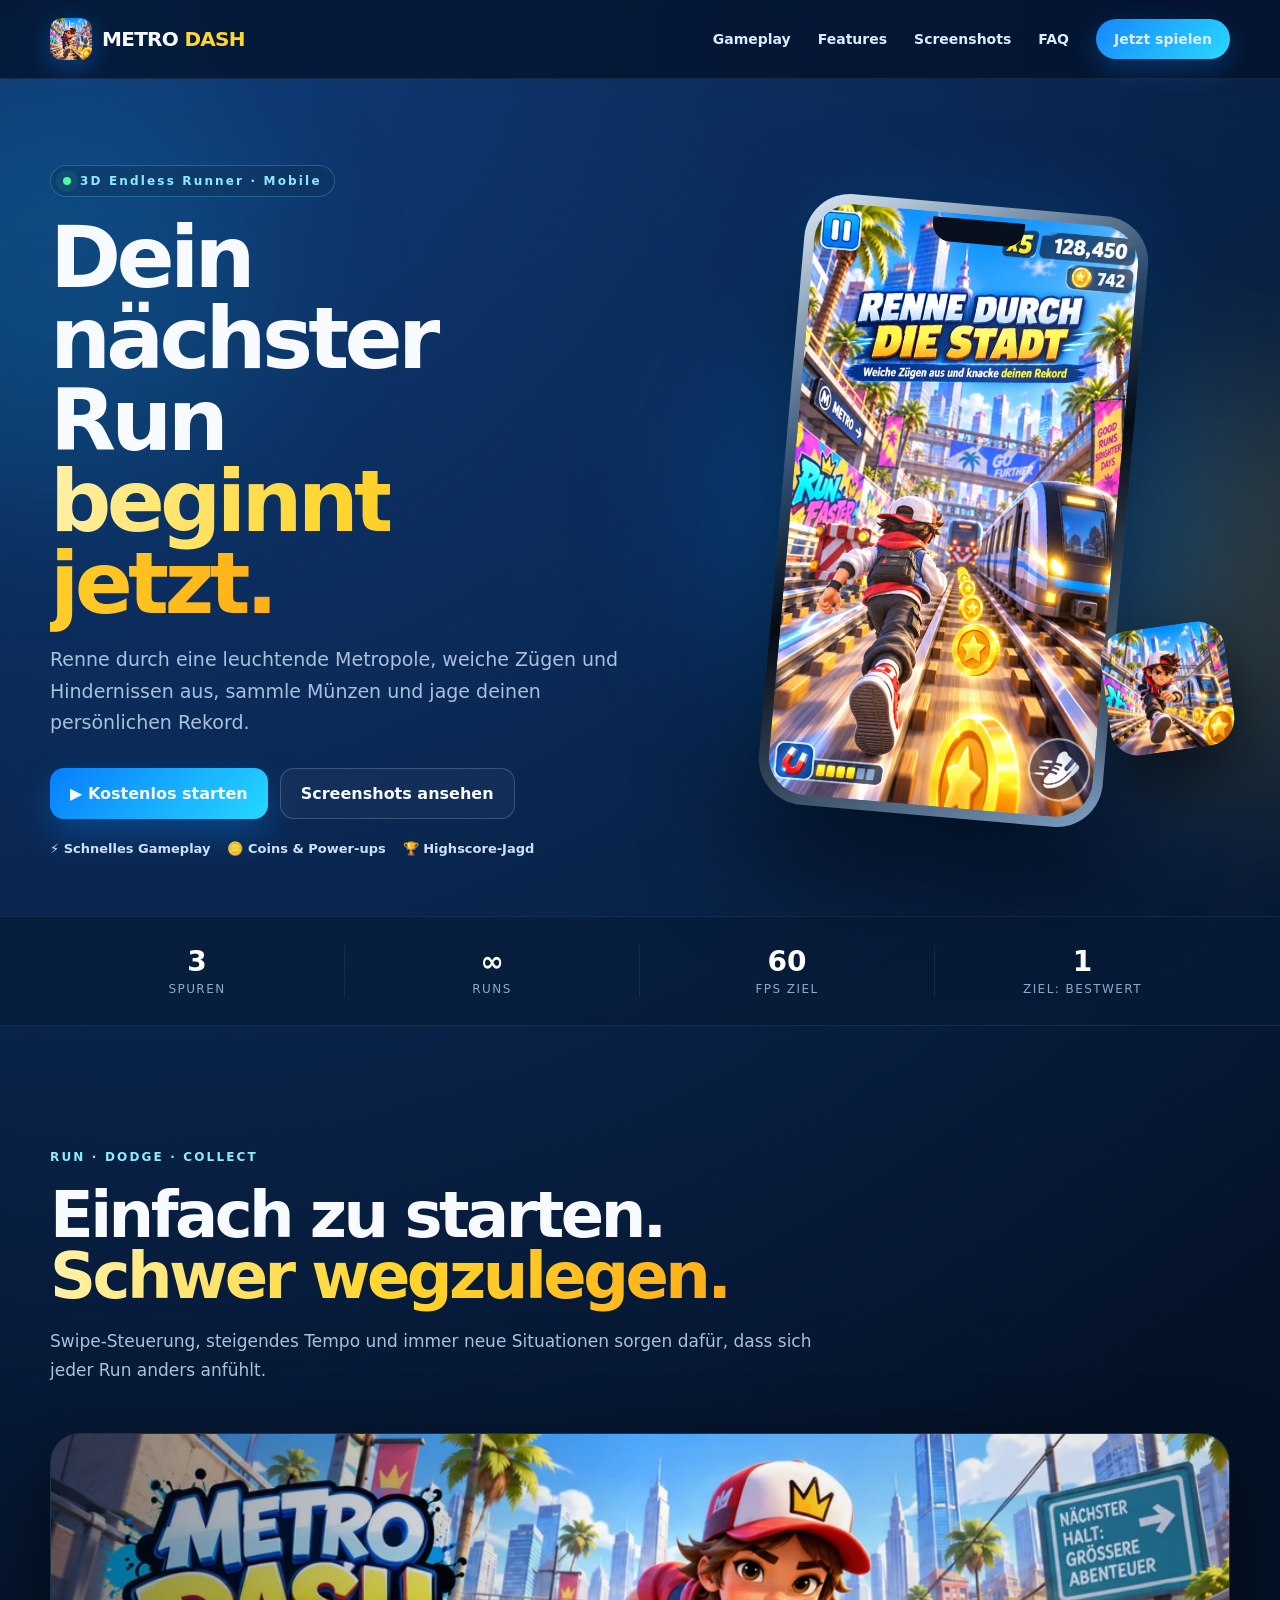
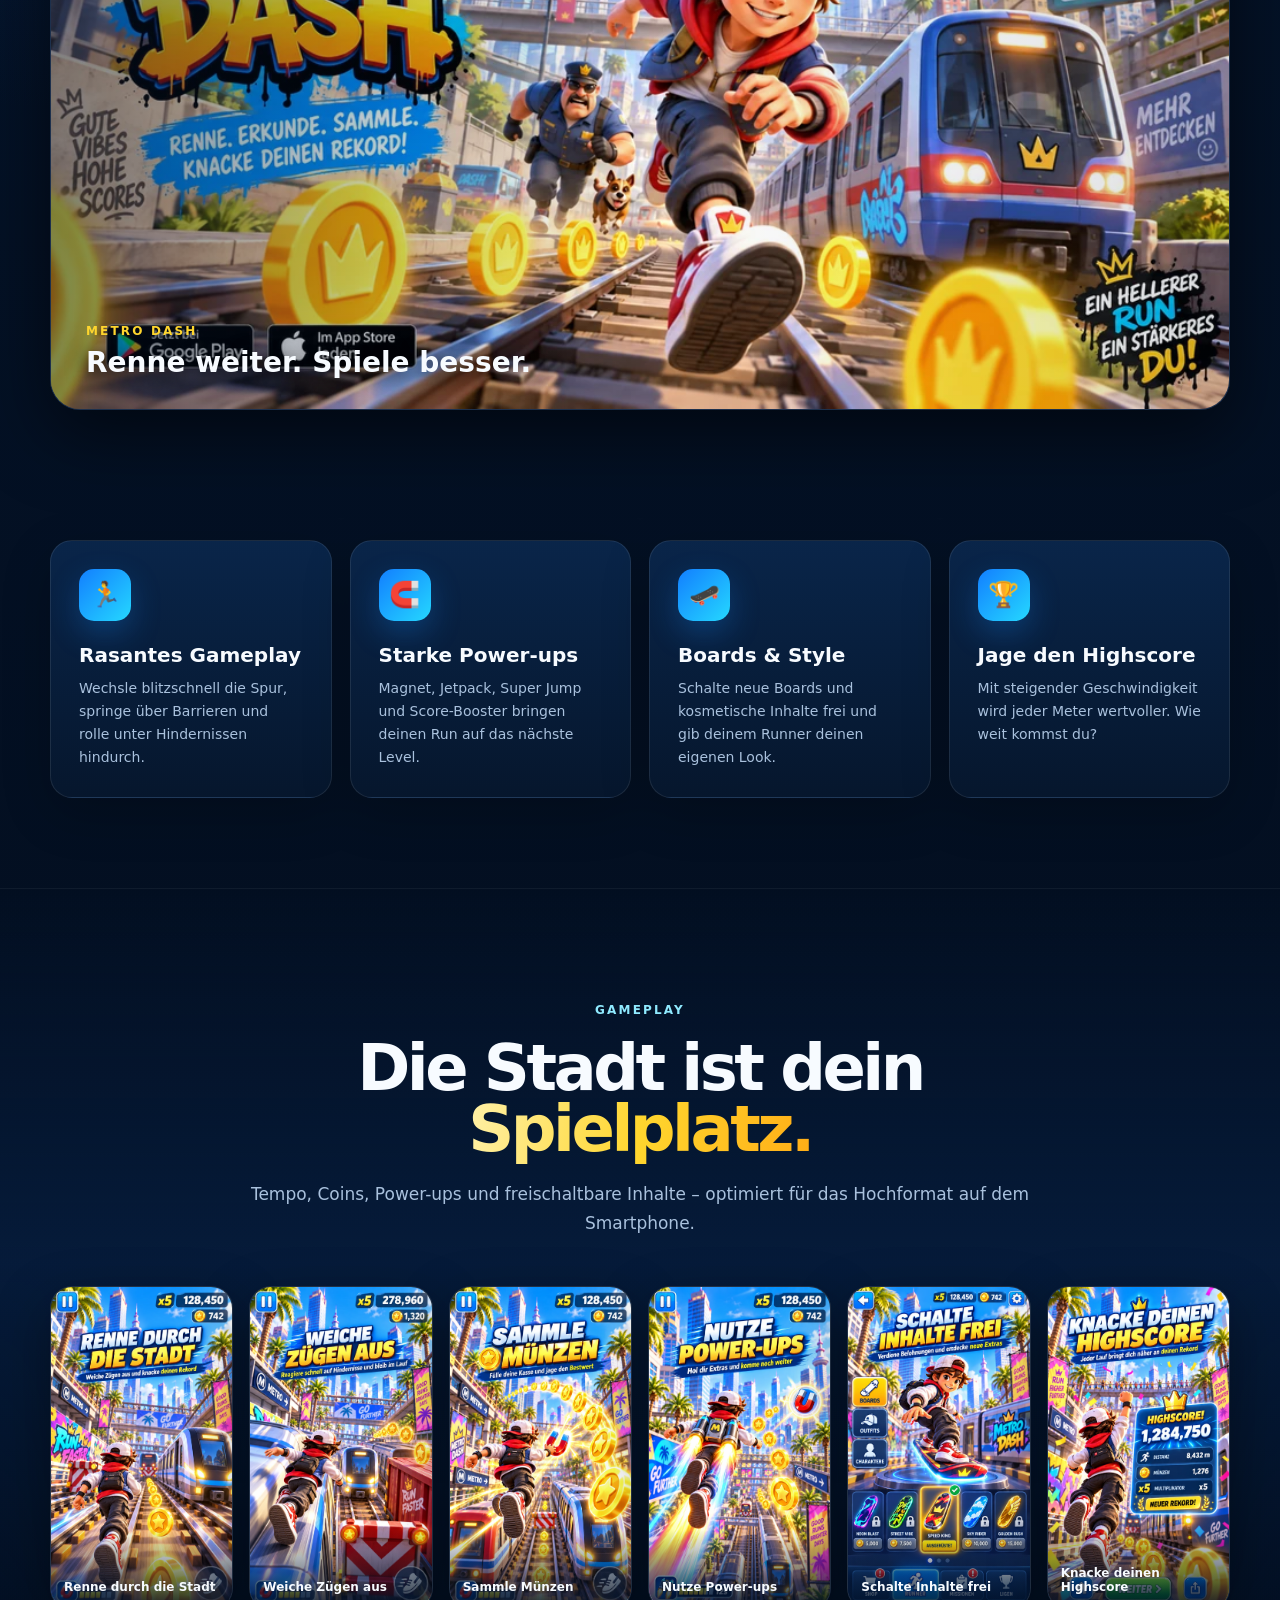
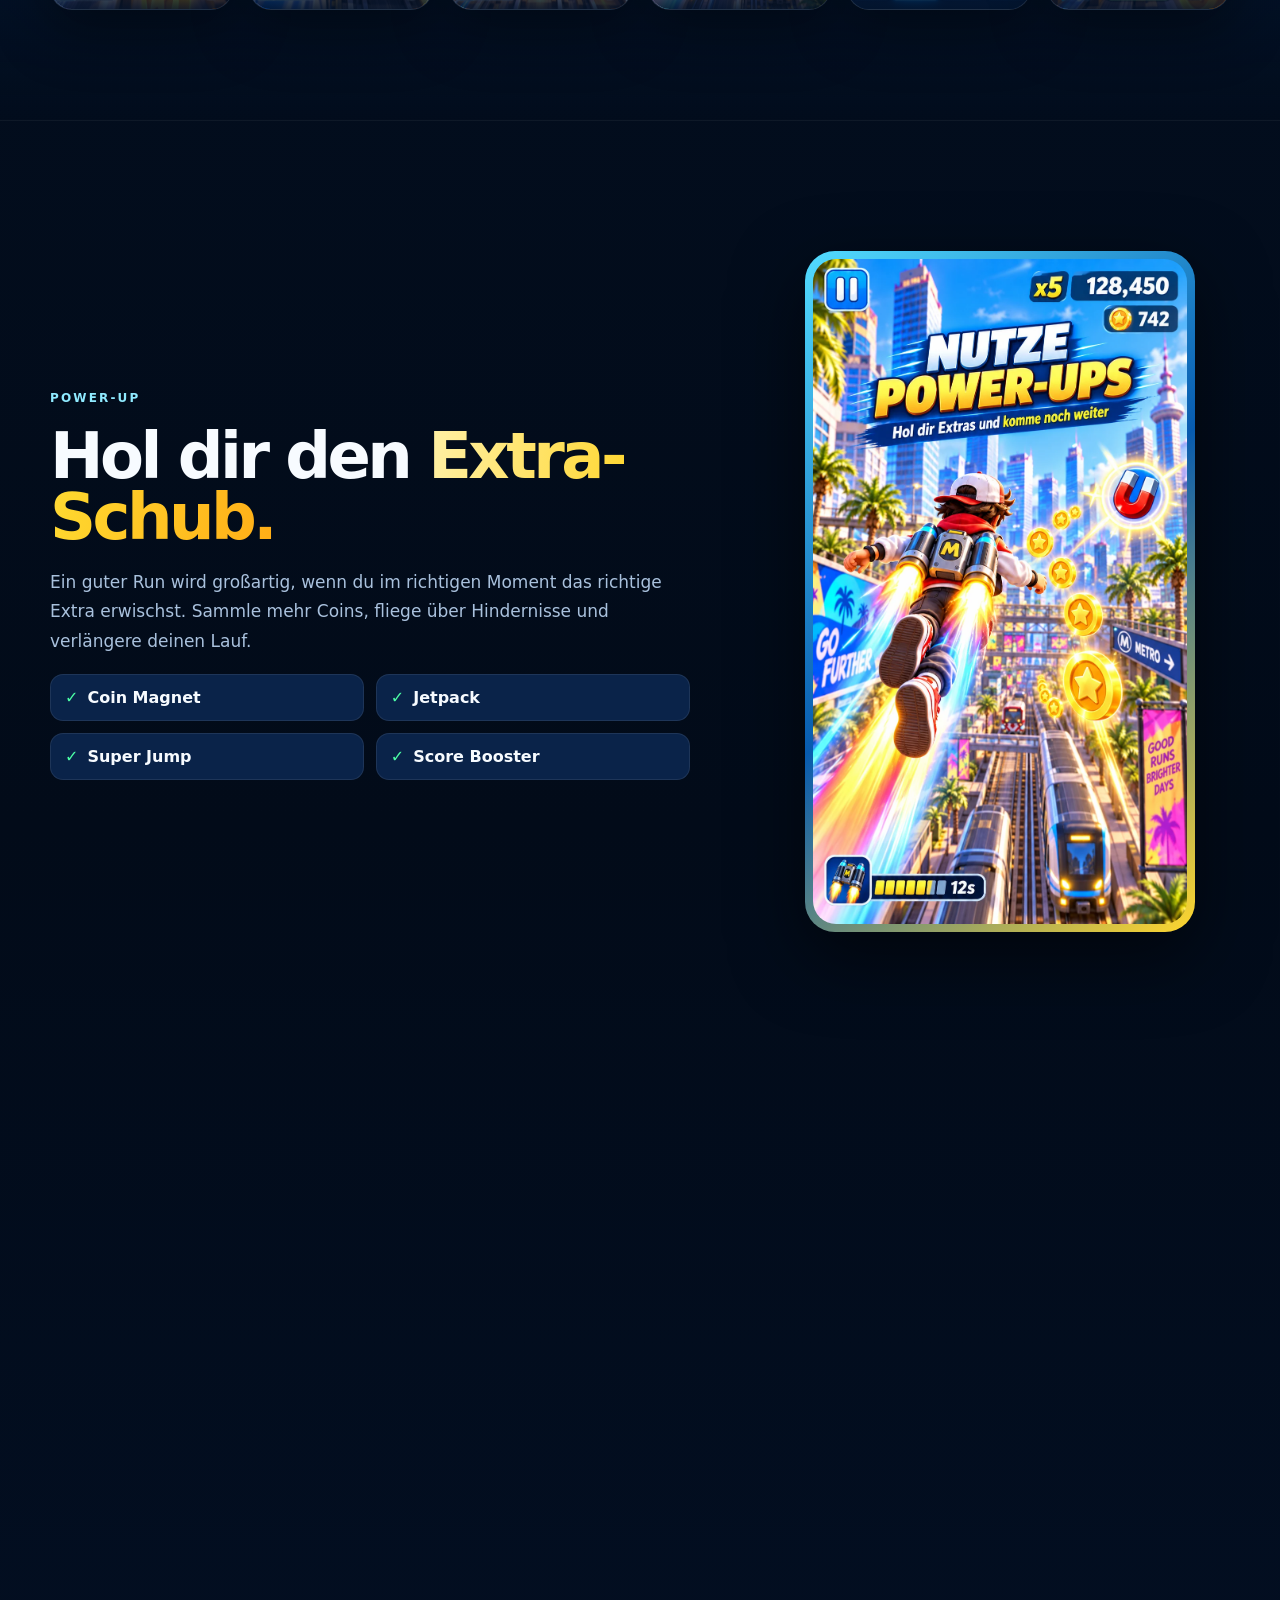
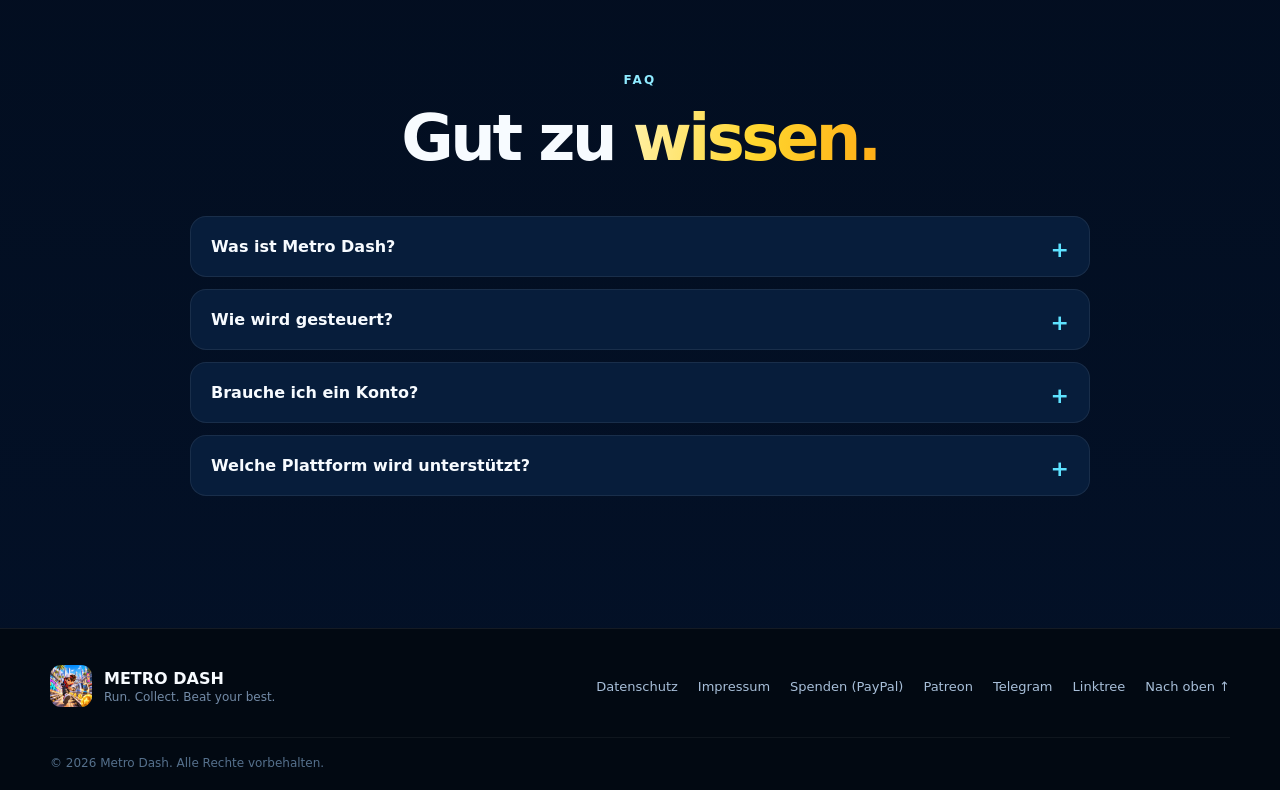
==== commit 91de1a22: "Fußzeile: Telegram-Link Co-Authored-By: Claude Opus 5.5 <noreply@anthropic.com> Claude-Session: http" ====
--- a/index.html
+++ b/index.html
@@ -178,7 +178,7 @@
       </div>
       <div class="footer-links">
         <a href="datenschutz.html">Datenschutz</a>
-        <a href="https://flondy.github.io/app-store/impressum.html">Impressum</a><a href="https://www.paypal.com/paypalme/MSingle72" target="_blank" rel="noopener">Spenden (PayPal)</a><a href="https://www.patreon.com/cw/Flondy" target="_blank" rel="noopener">Patreon</a><a href="https://linktr.ee/flondy" target="_blank" rel="noopener">Linktree</a>
+        <a href="https://flondy.github.io/app-store/impressum.html">Impressum</a><a href="https://www.paypal.com/paypalme/MSingle72" target="_blank" rel="noopener">Spenden (PayPal)</a><a href="https://www.patreon.com/cw/Flondy" target="_blank" rel="noopener">Patreon</a><a href="https://t.me/Flondy" target="_blank" rel="noopener">Telegram</a><a href="https://linktr.ee/flondy" target="_blank" rel="noopener">Linktree</a>
         <a href="#top">Nach oben ↑</a>
       </div>
     </div>
